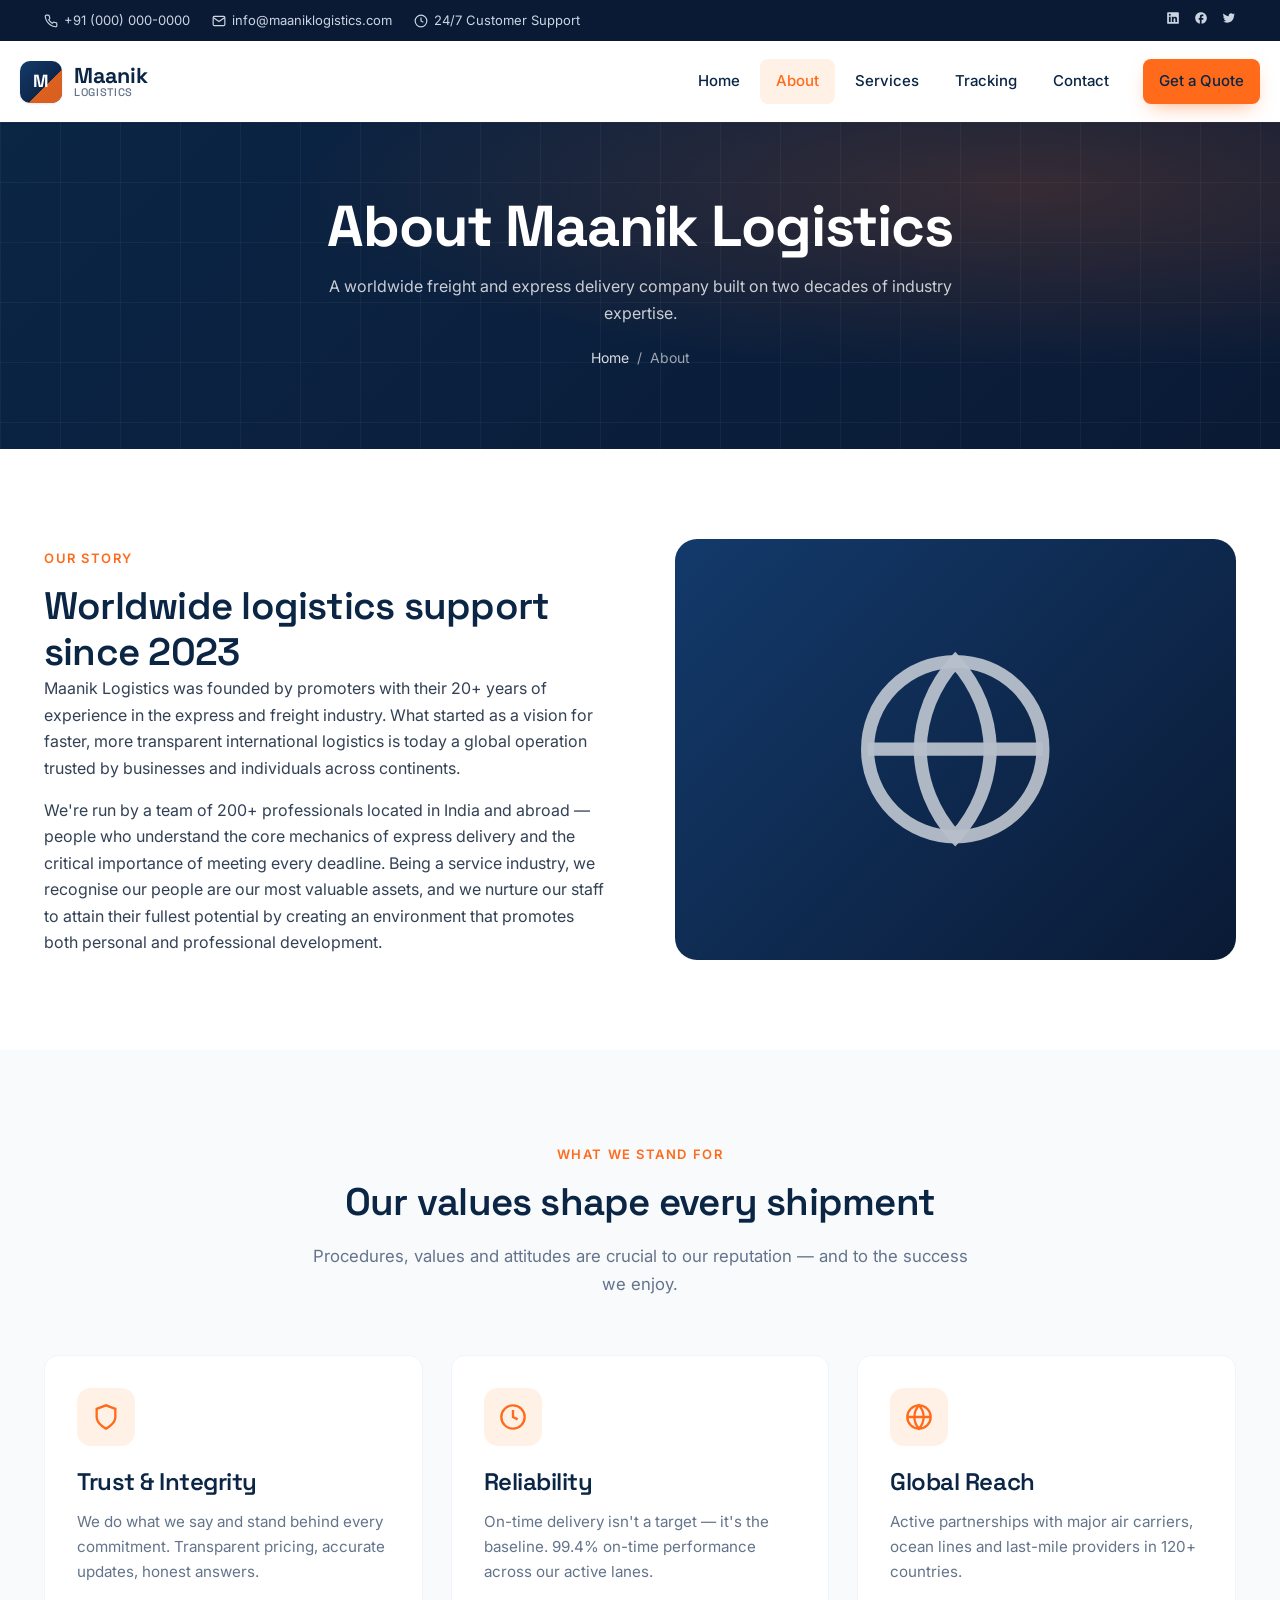
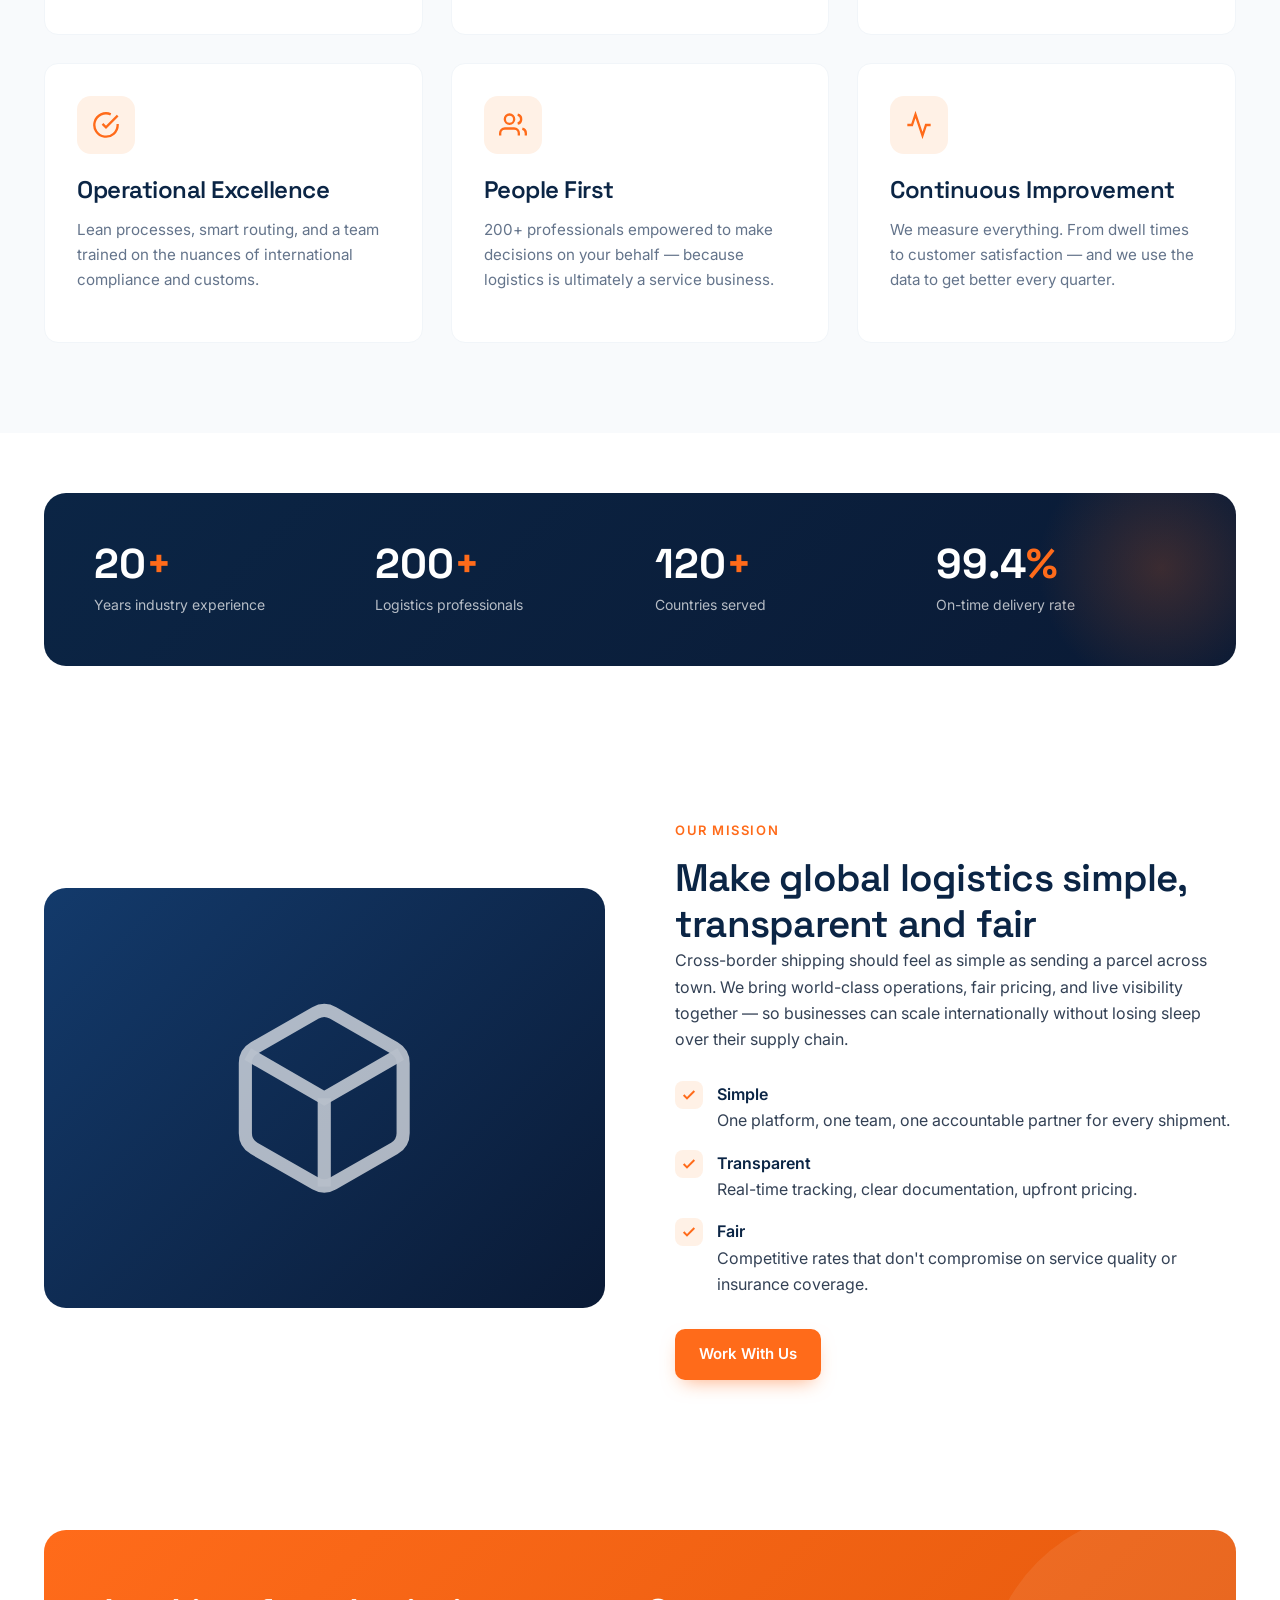
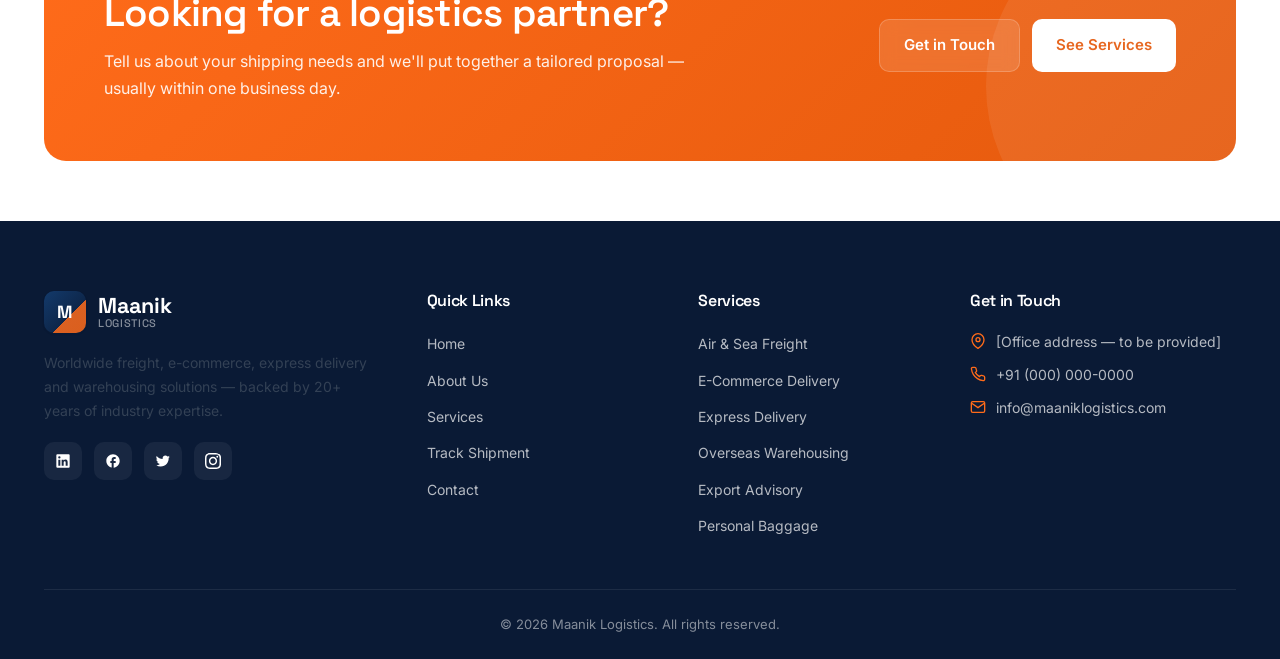
==== about.html @ 8a9b0367 "Initial commit: Maanik Logistics website (Home, About, Services, Tracking, Contact)" ====
<!DOCTYPE html>
<html lang="en">
<head>
  <meta charset="UTF-8" />
  <meta name="viewport" content="width=device-width, initial-scale=1.0" />
  <title>About — Maanik Logistics</title>
  <meta name="description" content="Maanik Logistics is a worldwide freight and express delivery company with 20+ years of industry expertise and a team of 200+ professionals." />
  <link rel="preconnect" href="https://fonts.googleapis.com" />
  <link rel="preconnect" href="https://fonts.gstatic.com" crossorigin />
  <link href="https://fonts.googleapis.com/css2?family=Inter:wght@400;500;600;700&family=Space+Grotesk:wght@500;600;700&display=swap" rel="stylesheet" />
  <link rel="stylesheet" href="styles.css" />
</head>
<body>

  <div class="topbar">
    <div class="container">
      <div class="topbar-info">
        <a href="tel:+910000000000"><svg viewBox="0 0 24 24" fill="none" stroke="currentColor" stroke-width="2"><path d="M22 16.92v3a2 2 0 0 1-2.18 2 19.79 19.79 0 0 1-8.63-3.07 19.5 19.5 0 0 1-6-6 19.79 19.79 0 0 1-3.07-8.67A2 2 0 0 1 4.11 2h3a2 2 0 0 1 2 1.72c.13.96.37 1.9.72 2.81a2 2 0 0 1-.45 2.11L8.09 9.91a16 16 0 0 0 6 6l1.27-1.27a2 2 0 0 1 2.11-.45c.91.35 1.85.59 2.81.72A2 2 0 0 1 22 16.92z"/></svg> +91 (000) 000-0000</a>
        <a href="mailto:info@maaniklogistics.com"><svg viewBox="0 0 24 24" fill="none" stroke="currentColor" stroke-width="2"><path d="M4 4h16c1.1 0 2 .9 2 2v12c0 1.1-.9 2-2 2H4c-1.1 0-2-.9-2-2V6c0-1.1.9-2 2-2z"/><path d="m22 6-10 7L2 6"/></svg> info@maaniklogistics.com</a>
        <span><svg viewBox="0 0 24 24" fill="none" stroke="currentColor" stroke-width="2"><circle cx="12" cy="12" r="10"/><polyline points="12 6 12 12 16 14"/></svg> 24/7 Customer Support</span>
      </div>
      <div class="topbar-social">
        <a href="#" aria-label="LinkedIn"><svg width="14" height="14" viewBox="0 0 24 24" fill="currentColor"><path d="M20.5 2h-17A1.5 1.5 0 0 0 2 3.5v17A1.5 1.5 0 0 0 3.5 22h17a1.5 1.5 0 0 0 1.5-1.5v-17A1.5 1.5 0 0 0 20.5 2zM8 19H5v-9h3zM6.5 8.25A1.75 1.75 0 1 1 8.3 6.5a1.78 1.78 0 0 1-1.8 1.75zM19 19h-3v-4.74c0-1.42-.6-1.93-1.38-1.93A1.74 1.74 0 0 0 13 14.19a.66.66 0 0 0 0 .14V19h-3v-9h2.9v1.3a3.11 3.11 0 0 1 2.7-1.4c1.55 0 3.36.86 3.36 3.66z"/></svg></a>
        <a href="#" aria-label="Facebook"><svg width="14" height="14" viewBox="0 0 24 24" fill="currentColor"><path d="M22 12c0-5.52-4.48-10-10-10S2 6.48 2 12c0 4.84 3.44 8.87 8 9.8V15H8v-3h2V9.5C10 7.57 11.57 6 13.5 6H16v3h-2c-.55 0-1 .45-1 1v2h3v3h-3v6.95c5.05-.5 9-4.76 9-9.95z"/></svg></a>
        <a href="#" aria-label="Twitter"><svg width="14" height="14" viewBox="0 0 24 24" fill="currentColor"><path d="M22 5.8c-.7.3-1.5.5-2.4.6.9-.5 1.5-1.3 1.8-2.3-.8.5-1.7.8-2.7 1-.8-.8-1.9-1.4-3.1-1.4-2.3 0-4.2 1.9-4.2 4.2 0 .3 0 .7.1 1C8 8.8 4.7 7 2.5 4.4 2.2 5 2 5.7 2 6.4c0 1.5.7 2.7 1.9 3.5-.7 0-1.3-.2-1.9-.5 0 2 1.4 3.7 3.3 4.1-.3.1-.7.1-1.1.1-.3 0-.5 0-.8-.1.5 1.6 2.1 2.9 4 2.9-1.5 1.1-3.3 1.8-5.3 1.8H2c1.9 1.2 4.1 1.9 6.5 1.9 7.8 0 12-6.4 12-12v-.5c.8-.6 1.5-1.3 2-2.2z"/></svg></a>
      </div>
    </div>
  </div>

  <header class="header">
    <div class="container nav">
      <a href="index.html" class="brand">
        <div class="brand-mark"><span>M</span></div>
        <div class="brand-name">Maanik<small>Logistics</small></div>
      </a>
      <ul class="nav-links">
        <li><a href="index.html">Home</a></li>
        <li><a href="about.html">About</a></li>
        <li><a href="services.html">Services</a></li>
        <li><a href="tracking.html">Tracking</a></li>
        <li><a href="contact.html">Contact</a></li>
        <li><a href="contact.html" class="btn btn-primary nav-cta">Get a Quote</a></li>
      </ul>
      <button class="menu-toggle" aria-label="Open menu">
        <svg viewBox="0 0 24 24" fill="none" stroke="currentColor" stroke-width="2"><line x1="3" y1="6" x2="21" y2="6"/><line x1="3" y1="12" x2="21" y2="12"/><line x1="3" y1="18" x2="21" y2="18"/></svg>
      </button>
    </div>
  </header>

  <section class="page-header">
    <div class="container">
      <h1>About Maanik Logistics</h1>
      <p>A worldwide freight and express delivery company built on two decades of industry expertise.</p>
      <div class="breadcrumbs"><a href="index.html">Home</a> / <span>About</span></div>
    </div>
  </section>

  <section class="section">
    <div class="container">
      <div class="feature-row reverse">
        <div class="feature-image">
          <svg viewBox="0 0 24 24" fill="none" stroke="currentColor" stroke-width="1.5"><circle cx="12" cy="12" r="10"/><line x1="2" y1="12" x2="22" y2="12"/><path d="M12 2a15.3 15.3 0 0 1 4 10 15.3 15.3 0 0 1-4 10 15.3 15.3 0 0 1-4-10 15.3 15.3 0 0 1 4-10z"/></svg>
        </div>
        <div class="reveal">
          <span class="section-eyebrow">Our Story</span>
          <h2>Worldwide logistics support since 2023</h2>
          <p>Maanik Logistics was founded by promoters with their 20+ years of experience in the express and freight industry. What started as a vision for faster, more transparent international logistics is today a global operation trusted by businesses and individuals across continents.</p>
          <p style="margin-top: 16px;">We're run by a team of 200+ professionals located in India and abroad — people who understand the core mechanics of express delivery and the critical importance of meeting every deadline. Being a service industry, we recognise our people are our most valuable assets, and we nurture our staff to attain their fullest potential by creating an environment that promotes both personal and professional development.</p>
        </div>
      </div>
    </div>
  </section>

  <section class="section section-light">
    <div class="container">
      <div class="section-head-center reveal">
        <span class="section-eyebrow">What We Stand For</span>
        <h2 class="section-title">Our values shape every shipment</h2>
        <p class="section-subtitle">Procedures, values and attitudes are crucial to our reputation — and to the success we enjoy.</p>
      </div>

      <div class="services-grid">
        <div class="service-card reveal">
          <div class="service-icon">
            <svg viewBox="0 0 24 24" fill="none" stroke="currentColor" stroke-width="2"><path d="M12 22s8-4 8-10V5l-8-3-8 3v7c0 6 8 10 8 10z"/></svg>
          </div>
          <h3>Trust &amp; Integrity</h3>
          <p>We do what we say and stand behind every commitment. Transparent pricing, accurate updates, honest answers.</p>
        </div>
        <div class="service-card reveal">
          <div class="service-icon">
            <svg viewBox="0 0 24 24" fill="none" stroke="currentColor" stroke-width="2"><circle cx="12" cy="12" r="10"/><polyline points="12 6 12 12 16 14"/></svg>
          </div>
          <h3>Reliability</h3>
          <p>On-time delivery isn't a target — it's the baseline. 99.4% on-time performance across our active lanes.</p>
        </div>
        <div class="service-card reveal">
          <div class="service-icon">
            <svg viewBox="0 0 24 24" fill="none" stroke="currentColor" stroke-width="2"><circle cx="12" cy="12" r="10"/><path d="M2 12h20"/><path d="M12 2a15.3 15.3 0 0 1 4 10 15.3 15.3 0 0 1-4 10 15.3 15.3 0 0 1-4-10 15.3 15.3 0 0 1 4-10z"/></svg>
          </div>
          <h3>Global Reach</h3>
          <p>Active partnerships with major air carriers, ocean lines and last-mile providers in 120+ countries.</p>
        </div>
        <div class="service-card reveal">
          <div class="service-icon">
            <svg viewBox="0 0 24 24" fill="none" stroke="currentColor" stroke-width="2"><path d="M22 11.08V12a10 10 0 1 1-5.93-9.14"/><polyline points="22 4 12 14.01 9 11.01"/></svg>
          </div>
          <h3>Operational Excellence</h3>
          <p>Lean processes, smart routing, and a team trained on the nuances of international compliance and customs.</p>
        </div>
        <div class="service-card reveal">
          <div class="service-icon">
            <svg viewBox="0 0 24 24" fill="none" stroke="currentColor" stroke-width="2"><path d="M17 21v-2a4 4 0 0 0-4-4H5a4 4 0 0 0-4 4v2"/><circle cx="9" cy="7" r="4"/><path d="M23 21v-2a4 4 0 0 0-3-3.87"/><path d="M16 3.13a4 4 0 0 1 0 7.75"/></svg>
          </div>
          <h3>People First</h3>
          <p>200+ professionals empowered to make decisions on your behalf — because logistics is ultimately a service business.</p>
        </div>
        <div class="service-card reveal">
          <div class="service-icon">
            <svg viewBox="0 0 24 24" fill="none" stroke="currentColor" stroke-width="2"><polyline points="22 12 18 12 15 21 9 3 6 12 2 12"/></svg>
          </div>
          <h3>Continuous Improvement</h3>
          <p>We measure everything. From dwell times to customer satisfaction — and we use the data to get better every quarter.</p>
        </div>
      </div>
    </div>
  </section>

  <section class="section-tight">
    <div class="container">
      <div class="stats-strip reveal">
        <div class="stat-item"><div class="value">20<span>+</span></div><div class="label">Years industry experience</div></div>
        <div class="stat-item"><div class="value">200<span>+</span></div><div class="label">Logistics professionals</div></div>
        <div class="stat-item"><div class="value">120<span>+</span></div><div class="label">Countries served</div></div>
        <div class="stat-item"><div class="value">99.4<span>%</span></div><div class="label">On-time delivery rate</div></div>
      </div>
    </div>
  </section>

  <section class="section">
    <div class="container">
      <div class="feature-row">
        <div class="feature-image">
          <svg viewBox="0 0 24 24" fill="none" stroke="currentColor" stroke-width="1.5"><path d="M21 16V8a2 2 0 0 0-1-1.73l-7-4a2 2 0 0 0-2 0l-7 4A2 2 0 0 0 3 8v8a2 2 0 0 0 1 1.73l7 4a2 2 0 0 0 2 0l7-4A2 2 0 0 0 21 16z"/><polyline points="3.27 6.96 12 12.01 20.73 6.96"/><line x1="12" y1="22.08" x2="12" y2="12"/></svg>
        </div>
        <div class="reveal">
          <span class="section-eyebrow">Our Mission</span>
          <h2>Make global logistics simple, transparent and fair</h2>
          <p>Cross-border shipping should feel as simple as sending a parcel across town. We bring world-class operations, fair pricing, and live visibility together — so businesses can scale internationally without losing sleep over their supply chain.</p>
          <ul class="feature-bullets">
            <li>
              <span class="check"><svg viewBox="0 0 24 24" fill="none" stroke="currentColor" stroke-width="3"><polyline points="20 6 9 17 4 12"/></svg></span>
              <span><strong>Simple</strong>One platform, one team, one accountable partner for every shipment.</span>
            </li>
            <li>
              <span class="check"><svg viewBox="0 0 24 24" fill="none" stroke="currentColor" stroke-width="3"><polyline points="20 6 9 17 4 12"/></svg></span>
              <span><strong>Transparent</strong>Real-time tracking, clear documentation, upfront pricing.</span>
            </li>
            <li>
              <span class="check"><svg viewBox="0 0 24 24" fill="none" stroke="currentColor" stroke-width="3"><polyline points="20 6 9 17 4 12"/></svg></span>
              <span><strong>Fair</strong>Competitive rates that don't compromise on service quality or insurance coverage.</span>
            </li>
          </ul>
          <div style="margin-top: 32px;">
            <a href="contact.html" class="btn btn-primary">Work With Us</a>
          </div>
        </div>
      </div>
    </div>
  </section>

  <section class="section-tight">
    <div class="container">
      <div class="cta-block reveal">
        <div>
          <h2>Looking for a logistics partner?</h2>
          <p>Tell us about your shipping needs and we'll put together a tailored proposal — usually within one business day.</p>
        </div>
        <div class="actions">
          <a href="contact.html" class="btn btn-light">Get in Touch</a>
          <a href="services.html" class="btn" style="background: white; color: var(--orange-600);">See Services</a>
        </div>
      </div>
    </div>
  </section>

  <footer class="footer">
    <div class="container">
      <div class="footer-grid">
        <div class="footer-about">
          <a href="index.html" class="brand">
            <div class="brand-mark"><span>M</span></div>
            <div class="brand-name" style="color:white;">Maanik<small>Logistics</small></div>
          </a>
          <p>Worldwide freight, e-commerce, express delivery and warehousing solutions — backed by 20+ years of industry expertise.</p>
          <div class="footer-social">
            <a href="#" aria-label="LinkedIn"><svg viewBox="0 0 24 24" fill="currentColor"><path d="M20.5 2h-17A1.5 1.5 0 0 0 2 3.5v17A1.5 1.5 0 0 0 3.5 22h17a1.5 1.5 0 0 0 1.5-1.5v-17A1.5 1.5 0 0 0 20.5 2zM8 19H5v-9h3zM6.5 8.25A1.75 1.75 0 1 1 8.3 6.5a1.78 1.78 0 0 1-1.8 1.75zM19 19h-3v-4.74c0-1.42-.6-1.93-1.38-1.93A1.74 1.74 0 0 0 13 14.19a.66.66 0 0 0 0 .14V19h-3v-9h2.9v1.3a3.11 3.11 0 0 1 2.7-1.4c1.55 0 3.36.86 3.36 3.66z"/></svg></a>
            <a href="#" aria-label="Facebook"><svg viewBox="0 0 24 24" fill="currentColor"><path d="M22 12c0-5.52-4.48-10-10-10S2 6.48 2 12c0 4.84 3.44 8.87 8 9.8V15H8v-3h2V9.5C10 7.57 11.57 6 13.5 6H16v3h-2c-.55 0-1 .45-1 1v2h3v3h-3v6.95c5.05-.5 9-4.76 9-9.95z"/></svg></a>
            <a href="#" aria-label="Twitter"><svg viewBox="0 0 24 24" fill="currentColor"><path d="M22 5.8c-.7.3-1.5.5-2.4.6.9-.5 1.5-1.3 1.8-2.3-.8.5-1.7.8-2.7 1-.8-.8-1.9-1.4-3.1-1.4-2.3 0-4.2 1.9-4.2 4.2 0 .3 0 .7.1 1C8 8.8 4.7 7 2.5 4.4 2.2 5 2 5.7 2 6.4c0 1.5.7 2.7 1.9 3.5-.7 0-1.3-.2-1.9-.5 0 2 1.4 3.7 3.3 4.1-.3.1-.7.1-1.1.1-.3 0-.5 0-.8-.1.5 1.6 2.1 2.9 4 2.9-1.5 1.1-3.3 1.8-5.3 1.8H2c1.9 1.2 4.1 1.9 6.5 1.9 7.8 0 12-6.4 12-12v-.5c.8-.6 1.5-1.3 2-2.2z"/></svg></a>
            <a href="#" aria-label="Instagram"><svg viewBox="0 0 24 24" fill="currentColor"><path d="M12 2.2c3.2 0 3.6 0 4.8.1 1.2.1 1.8.2 2.2.4.6.2 1 .5 1.4.9.4.4.7.9.9 1.4.2.4.4 1.1.4 2.2.1 1.3.1 1.6.1 4.8s0 3.6-.1 4.8c-.1 1.2-.2 1.8-.4 2.2-.2.6-.5 1-.9 1.4-.4.4-.9.7-1.4.9-.4.2-1.1.4-2.2.4-1.3.1-1.6.1-4.8.1s-3.6 0-4.8-.1c-1.2-.1-1.8-.2-2.2-.4-.6-.2-1-.5-1.4-.9-.4-.4-.7-.9-.9-1.4-.2-.4-.4-1.1-.4-2.2-.1-1.3-.1-1.6-.1-4.8s0-3.6.1-4.8c.1-1.2.2-1.8.4-2.2.2-.6.5-1 .9-1.4.4-.4.9-.7 1.4-.9.4-.2 1.1-.4 2.2-.4 1.2-.1 1.6-.1 4.8-.1M12 0C8.7 0 8.3 0 7.1.1 5.8.1 5 .3 4.2.6c-.8.3-1.5.8-2.2 1.4S.9 3.4.6 4.2C.3 5 .1 5.8.1 7 0 8.3 0 8.7 0 12s0 3.7.1 4.9c.1 1.3.3 2.1.6 2.9.3.8.8 1.5 1.4 2.2.7.7 1.4 1.1 2.2 1.4.8.3 1.7.5 2.9.6 1.3.1 1.7.1 4.9.1s3.7 0 4.9-.1c1.3-.1 2.1-.3 2.9-.6.8-.3 1.5-.8 2.2-1.4.7-.7 1.1-1.4 1.4-2.2.3-.8.5-1.7.6-2.9.1-1.3.1-1.7.1-4.9s0-3.7-.1-4.9c-.1-1.3-.3-2.1-.6-2.9-.3-.8-.8-1.5-1.4-2.2C20.6 1.4 19.9.9 19.1.6c-.8-.3-1.7-.5-2.9-.6C15 0 14.6 0 11.3 0H12zm0 5.8c-3.4 0-6.2 2.8-6.2 6.2s2.8 6.2 6.2 6.2 6.2-2.8 6.2-6.2-2.8-6.2-6.2-6.2zm0 10.2c-2.2 0-4-1.8-4-4s1.8-4 4-4 4 1.8 4 4-1.8 4-4 4zm6.4-11.8c-.8 0-1.4.6-1.4 1.4 0 .8.6 1.4 1.4 1.4.8 0 1.4-.6 1.4-1.4.1-.8-.6-1.4-1.4-1.4z"/></svg></a>
          </div>
        </div>
        <div>
          <h5>Quick Links</h5>
          <ul>
            <li><a href="index.html">Home</a></li>
            <li><a href="about.html">About Us</a></li>
            <li><a href="services.html">Services</a></li>
            <li><a href="tracking.html">Track Shipment</a></li>
            <li><a href="contact.html">Contact</a></li>
          </ul>
        </div>
        <div>
          <h5>Services</h5>
          <ul>
            <li><a href="services.html#air-sea">Air &amp; Sea Freight</a></li>
            <li><a href="services.html#ecommerce">E-Commerce Delivery</a></li>
            <li><a href="services.html#express">Express Delivery</a></li>
            <li><a href="services.html#warehouse">Overseas Warehousing</a></li>
            <li><a href="services.html#advisory">Export Advisory</a></li>
            <li><a href="services.html#baggage">Personal Baggage</a></li>
          </ul>
        </div>
        <div>
          <h5>Get in Touch</h5>
          <ul class="footer-contact">
            <li><svg viewBox="0 0 24 24" fill="none" stroke="currentColor" stroke-width="2"><path d="M21 10c0 7-9 13-9 13s-9-6-9-13a9 9 0 0 1 18 0z"/><circle cx="12" cy="10" r="3"/></svg> [Office address — to be provided]</li>
            <li><svg viewBox="0 0 24 24" fill="none" stroke="currentColor" stroke-width="2"><path d="M22 16.92v3a2 2 0 0 1-2.18 2 19.79 19.79 0 0 1-8.63-3.07 19.5 19.5 0 0 1-6-6 19.79 19.79 0 0 1-3.07-8.67A2 2 0 0 1 4.11 2h3a2 2 0 0 1 2 1.72c.13.96.37 1.9.72 2.81a2 2 0 0 1-.45 2.11L8.09 9.91a16 16 0 0 0 6 6l1.27-1.27a2 2 0 0 1 2.11-.45c.91.35 1.85.59 2.81.72A2 2 0 0 1 22 16.92z"/></svg> <a href="tel:+910000000000">+91 (000) 000-0000</a></li>
            <li><svg viewBox="0 0 24 24" fill="none" stroke="currentColor" stroke-width="2"><path d="M4 4h16c1.1 0 2 .9 2 2v12c0 1.1-.9 2-2 2H4c-1.1 0-2-.9-2-2V6c0-1.1.9-2 2-2z"/><path d="m22 6-10 7L2 6"/></svg> <a href="mailto:info@maaniklogistics.com">info@maaniklogistics.com</a></li>
          </ul>
        </div>
      </div>
      <div class="footer-bottom">
        © <span id="year"></span> Maanik Logistics. All rights reserved.
      </div>
    </div>
  </footer>

  <script src="script.js"></script>
</body>
</html>
---- styles.css ----
/* ============================================
   Maanik Logistics — Design System
   ============================================ */

:root {
  /* Brand colors */
  --navy-900: #0a1a35;
  --navy-800: #0b2545;
  --navy-700: #133a6b;
  --navy-100: #e6ecf5;

  --orange-500: #ff6b1a;
  --orange-600: #e55a0d;
  --orange-100: #fff1e6;

  --slate-900: #0f172a;
  --slate-700: #334155;
  --slate-500: #64748b;
  --slate-300: #cbd5e1;
  --slate-100: #f1f5f9;
  --slate-50:  #f8fafc;

  --white: #ffffff;
  --success: #10b981;

  /* Typography */
  --font-display: 'Space Grotesk', system-ui, -apple-system, sans-serif;
  --font-body: 'Inter', system-ui, -apple-system, sans-serif;

  /* Spacing */
  --container: 1240px;
  --radius-sm: 8px;
  --radius-md: 14px;
  --radius-lg: 22px;

  /* Shadows */
  --shadow-sm: 0 1px 2px rgba(11, 37, 69, 0.06), 0 1px 3px rgba(11, 37, 69, 0.05);
  --shadow-md: 0 4px 6px -1px rgba(11, 37, 69, 0.08), 0 10px 25px -10px rgba(11, 37, 69, 0.12);
  --shadow-lg: 0 20px 50px -15px rgba(11, 37, 69, 0.22);

  --transition: 220ms cubic-bezier(0.4, 0, 0.2, 1);
}

* { box-sizing: border-box; margin: 0; padding: 0; }
html { scroll-behavior: smooth; }
body {
  font-family: var(--font-body);
  font-size: 16px;
  line-height: 1.65;
  color: var(--slate-700);
  background: var(--white);
  -webkit-font-smoothing: antialiased;
}

h1, h2, h3, h4, h5 {
  font-family: var(--font-display);
  color: var(--navy-800);
  line-height: 1.2;
  font-weight: 600;
  letter-spacing: -0.02em;
}
h1 { font-size: clamp(2.25rem, 4.5vw, 3.75rem); font-weight: 700; }
h2 { font-size: clamp(1.875rem, 3vw, 2.75rem); }
h3 { font-size: 1.5rem; }
h4 { font-size: 1.15rem; }

p { color: var(--slate-700); }
a { color: var(--navy-700); text-decoration: none; transition: color var(--transition); }
a:hover { color: var(--orange-500); }
img { max-width: 100%; display: block; }

.container { max-width: var(--container); margin: 0 auto; padding: 0 24px; }

/* ============================================
   Top bar
   ============================================ */
.topbar {
  background: var(--navy-900);
  color: var(--slate-300);
  font-size: 13px;
  padding: 10px 0;
}
.topbar .container { display: flex; justify-content: space-between; align-items: center; gap: 16px; flex-wrap: wrap; }
.topbar-info { display: flex; gap: 22px; flex-wrap: wrap; }
.topbar-info a, .topbar-info span { color: var(--slate-300); display: inline-flex; align-items: center; gap: 6px; }
.topbar-info svg { width: 14px; height: 14px; }
.topbar-social { display: flex; gap: 14px; }
.topbar-social a { color: var(--slate-300); }
.topbar-social a:hover { color: var(--orange-500); }

/* ============================================
   Header / Navigation
   ============================================ */
.header {
  background: var(--white);
  position: sticky;
  top: 0;
  z-index: 100;
  box-shadow: var(--shadow-sm);
}
.nav {
  display: flex;
  justify-content: space-between;
  align-items: center;
  padding: 18px 0;
}
.brand {
  display: flex;
  align-items: center;
  gap: 12px;
  font-family: var(--font-display);
  font-weight: 700;
  font-size: 1.35rem;
  color: var(--navy-800);
}
.brand:hover { color: var(--navy-800); }
.brand-mark {
  width: 42px; height: 42px;
  border-radius: 10px;
  background: linear-gradient(135deg, var(--navy-700), var(--navy-900));
  display: grid; place-items: center;
  color: var(--white);
  font-weight: 700;
  font-size: 1.1rem;
  box-shadow: var(--shadow-sm);
  position: relative;
  overflow: hidden;
}
.brand-mark::after {
  content: '';
  position: absolute;
  inset: 0;
  background: linear-gradient(135deg, transparent 60%, var(--orange-500) 60%);
  opacity: 0.85;
}
.brand-mark span { position: relative; z-index: 1; }
.brand-name { line-height: 1.05; }
.brand-name small { display: block; font-size: 11px; font-weight: 500; color: var(--slate-500); letter-spacing: 0.06em; text-transform: uppercase; }

.nav-links { display: flex; align-items: center; gap: 4px; list-style: none; }
.nav-links a {
  display: inline-block;
  padding: 10px 16px;
  color: var(--navy-800);
  font-weight: 500;
  font-size: 15px;
  border-radius: 8px;
  transition: all var(--transition);
}
.nav-links a:hover, .nav-links a.active { color: var(--orange-500); background: var(--orange-100); }

.nav-cta {
  margin-left: 14px;
  display: inline-flex;
  align-items: center;
  gap: 8px;
}

.menu-toggle {
  display: none;
  background: none;
  border: none;
  cursor: pointer;
  padding: 8px;
  color: var(--navy-800);
}
.menu-toggle svg { width: 26px; height: 26px; }

/* ============================================
   Buttons
   ============================================ */
.btn {
  display: inline-flex;
  align-items: center;
  gap: 8px;
  padding: 13px 24px;
  border-radius: 10px;
  font-family: var(--font-body);
  font-weight: 600;
  font-size: 15px;
  text-decoration: none;
  cursor: pointer;
  border: none;
  transition: all var(--transition);
  white-space: nowrap;
}
.btn-primary { background: var(--orange-500); color: var(--white); box-shadow: 0 8px 20px -8px rgba(255, 107, 26, 0.6); }
.btn-primary:hover { background: var(--orange-600); color: var(--white); transform: translateY(-2px); box-shadow: 0 12px 24px -8px rgba(255, 107, 26, 0.7); }
.btn-secondary { background: var(--white); color: var(--navy-800); border: 1.5px solid var(--slate-300); }
.btn-secondary:hover { border-color: var(--navy-800); color: var(--navy-800); background: var(--slate-50); }
.btn-light { background: rgba(255, 255, 255, 0.12); color: var(--white); backdrop-filter: blur(8px); border: 1px solid rgba(255, 255, 255, 0.2); }
.btn-light:hover { background: rgba(255, 255, 255, 0.2); color: var(--white); }
.btn-ghost { background: transparent; color: var(--navy-800); }
.btn-ghost:hover { background: var(--slate-100); color: var(--navy-800); }

/* ============================================
   Hero
   ============================================ */
.hero {
  position: relative;
  background: linear-gradient(135deg, var(--navy-900) 0%, var(--navy-800) 55%, var(--navy-700) 100%);
  color: var(--white);
  overflow: hidden;
  padding: 90px 0 110px;
}
.hero::before {
  content: '';
  position: absolute;
  inset: 0;
  background-image:
    radial-gradient(at 80% 20%, rgba(255, 107, 26, 0.18) 0, transparent 50%),
    radial-gradient(at 10% 90%, rgba(19, 58, 107, 0.5) 0, transparent 50%);
  pointer-events: none;
}
.hero::after {
  content: '';
  position: absolute;
  inset: 0;
  background-image:
    linear-gradient(rgba(255,255,255,0.04) 1px, transparent 1px),
    linear-gradient(90deg, rgba(255,255,255,0.04) 1px, transparent 1px);
  background-size: 60px 60px;
  pointer-events: none;
  opacity: 0.6;
}
.hero .container { position: relative; z-index: 1; }
.hero-grid { display: grid; grid-template-columns: 1.1fr 1fr; gap: 60px; align-items: center; }
.hero-eyebrow {
  display: inline-flex;
  align-items: center;
  gap: 10px;
  padding: 8px 16px;
  background: rgba(255, 107, 26, 0.15);
  color: var(--orange-500);
  border-radius: 100px;
  font-size: 13px;
  font-weight: 600;
  letter-spacing: 0.04em;
  text-transform: uppercase;
  border: 1px solid rgba(255, 107, 26, 0.3);
  margin-bottom: 24px;
}
.hero h1 { color: var(--white); margin-bottom: 22px; }
.hero h1 span { color: var(--orange-500); }
.hero p.lead { font-size: 1.18rem; color: rgba(255, 255, 255, 0.78); max-width: 560px; margin-bottom: 36px; }
.hero-cta { display: flex; gap: 14px; flex-wrap: wrap; }
.hero-stats { display: grid; grid-template-columns: repeat(3, 1fr); gap: 24px; margin-top: 56px; padding-top: 36px; border-top: 1px solid rgba(255, 255, 255, 0.12); }
.hero-stat-value { font-family: var(--font-display); font-size: 2.25rem; font-weight: 700; color: var(--white); line-height: 1; }
.hero-stat-label { font-size: 13px; color: rgba(255, 255, 255, 0.7); text-transform: uppercase; letter-spacing: 0.06em; margin-top: 6px; }

.hero-visual { position: relative; }
.hero-card {
  background: var(--white);
  border-radius: var(--radius-lg);
  padding: 28px;
  box-shadow: var(--shadow-lg);
  color: var(--slate-700);
}
.hero-card h4 { color: var(--navy-800); margin-bottom: 18px; display: flex; align-items: center; gap: 10px; }
.hero-card h4 svg { width: 22px; height: 22px; color: var(--orange-500); }
.track-form { display: flex; gap: 10px; margin-bottom: 22px; }
.track-form input {
  flex: 1;
  padding: 13px 16px;
  border: 1.5px solid var(--slate-300);
  border-radius: 10px;
  font: inherit;
  color: var(--navy-800);
  transition: border var(--transition);
}
.track-form input:focus { outline: none; border-color: var(--orange-500); }
.hero-card-mini { display: grid; grid-template-columns: repeat(2, 1fr); gap: 12px; }
.mini-stat { background: var(--slate-50); padding: 14px 16px; border-radius: 10px; border: 1px solid var(--slate-100); }
.mini-stat .label { font-size: 12px; color: var(--slate-500); text-transform: uppercase; letter-spacing: 0.05em; }
.mini-stat .value { font-family: var(--font-display); font-weight: 600; color: var(--navy-800); font-size: 1.05rem; margin-top: 4px; }

.hero-floating {
  position: absolute;
  background: var(--white);
  color: var(--slate-700);
  padding: 14px 18px;
  border-radius: var(--radius-md);
  box-shadow: var(--shadow-lg);
  display: flex;
  align-items: center;
  gap: 12px;
  font-size: 14px;
}
.hero-floating .dot { width: 10px; height: 10px; border-radius: 50%; background: var(--success); box-shadow: 0 0 0 4px rgba(16, 185, 129, 0.18); }
.hero-floating.top { top: -28px; right: -10px; }
.hero-floating.bottom { bottom: -28px; left: -20px; }
.hero-floating strong { color: var(--navy-800); }

/* ============================================
   Sections
   ============================================ */
.section { padding: 90px 0; }
.section-tight { padding: 60px 0; }
.section-eyebrow {
  display: inline-block;
  font-size: 13px;
  font-weight: 600;
  letter-spacing: 0.12em;
  text-transform: uppercase;
  color: var(--orange-500);
  margin-bottom: 14px;
}
.section-title { max-width: 760px; margin-bottom: 18px; }
.section-subtitle { max-width: 680px; font-size: 1.05rem; color: var(--slate-500); margin-bottom: 56px; }
.section-head-center { text-align: center; }
.section-head-center .section-title, .section-head-center .section-subtitle { margin-left: auto; margin-right: auto; }

.section-light { background: var(--slate-50); }
.section-dark { background: var(--navy-800); color: var(--white); }
.section-dark h2, .section-dark h3 { color: var(--white); }
.section-dark .section-eyebrow { color: var(--orange-500); }

/* ============================================
   Service cards
   ============================================ */
.services-grid { display: grid; grid-template-columns: repeat(auto-fit, minmax(290px, 1fr)); gap: 28px; }
.service-card {
  background: var(--white);
  border: 1px solid var(--slate-100);
  border-radius: var(--radius-md);
  padding: 32px;
  transition: all var(--transition);
  position: relative;
  overflow: hidden;
}
.service-card::before {
  content: '';
  position: absolute;
  top: 0; left: 0; right: 0;
  height: 3px;
  background: linear-gradient(90deg, var(--orange-500), var(--navy-700));
  transform: scaleX(0);
  transform-origin: left;
  transition: transform 380ms ease;
}
.service-card:hover { box-shadow: var(--shadow-md); transform: translateY(-4px); border-color: transparent; }
.service-card:hover::before { transform: scaleX(1); }
.service-icon {
  width: 58px; height: 58px;
  border-radius: 14px;
  background: var(--orange-100);
  color: var(--orange-500);
  display: grid; place-items: center;
  margin-bottom: 22px;
  transition: all var(--transition);
}
.service-card:hover .service-icon { background: var(--orange-500); color: var(--white); }
.service-icon svg { width: 28px; height: 28px; }
.service-card h3 { margin-bottom: 12px; }
.service-card p { font-size: 0.95rem; color: var(--slate-500); margin-bottom: 18px; }
.service-link { display: inline-flex; align-items: center; gap: 6px; font-weight: 600; font-size: 14px; color: var(--navy-800); }
.service-link:hover { color: var(--orange-500); gap: 10px; }
.service-link svg { width: 16px; height: 16px; }

/* ============================================
   Feature/value blocks
   ============================================ */
.feature-row { display: grid; grid-template-columns: 1fr 1fr; gap: 70px; align-items: center; }
.feature-row.reverse { direction: rtl; }
.feature-row.reverse > * { direction: ltr; }
.feature-image {
  position: relative;
  border-radius: var(--radius-lg);
  overflow: hidden;
  aspect-ratio: 4/3;
  background: linear-gradient(135deg, var(--navy-700), var(--navy-900));
  display: grid;
  place-items: center;
  color: rgba(255, 255, 255, 0.95);
}
.feature-image svg { width: 50%; height: 50%; opacity: 0.7; }
.feature-bullets { list-style: none; display: grid; gap: 16px; margin-top: 28px; }
.feature-bullets li { display: flex; gap: 14px; align-items: flex-start; }
.feature-bullets .check {
  flex-shrink: 0;
  width: 28px; height: 28px;
  border-radius: 8px;
  background: var(--orange-100);
  color: var(--orange-500);
  display: grid; place-items: center;
}
.feature-bullets .check svg { width: 16px; height: 16px; }
.feature-bullets strong { color: var(--navy-800); display: block; font-weight: 600; }

/* ============================================
   Stats strip
   ============================================ */
.stats-strip {
  background: linear-gradient(135deg, var(--navy-800), var(--navy-900));
  border-radius: var(--radius-lg);
  padding: 50px;
  color: var(--white);
  display: grid;
  grid-template-columns: repeat(4, 1fr);
  gap: 30px;
  position: relative;
  overflow: hidden;
}
.stats-strip::after {
  content: '';
  position: absolute;
  right: -50px; top: -50px;
  width: 250px; height: 250px;
  border-radius: 50%;
  background: radial-gradient(circle, rgba(255, 107, 26, 0.2), transparent 70%);
}
.stat-item .value { font-family: var(--font-display); font-size: 2.6rem; font-weight: 700; line-height: 1; color: var(--white); }
.stat-item .value span { color: var(--orange-500); }
.stat-item .label { font-size: 14px; color: rgba(255, 255, 255, 0.7); margin-top: 8px; }

/* ============================================
   Process / How it works
   ============================================ */
.process-grid { display: grid; grid-template-columns: repeat(4, 1fr); gap: 30px; position: relative; }
.process-step { text-align: center; position: relative; }
.process-num {
  width: 64px; height: 64px;
  margin: 0 auto 20px;
  border-radius: 50%;
  background: var(--white);
  border: 2px solid var(--orange-500);
  color: var(--orange-500);
  display: grid; place-items: center;
  font-family: var(--font-display);
  font-weight: 700;
  font-size: 1.4rem;
  position: relative;
  z-index: 2;
}
.process-step h4 { margin-bottom: 8px; }
.process-step p { font-size: 0.92rem; color: var(--slate-500); }

/* ============================================
   CTA block
   ============================================ */
.cta-block {
  background: linear-gradient(135deg, var(--orange-500), var(--orange-600));
  border-radius: var(--radius-lg);
  padding: 60px;
  display: grid;
  grid-template-columns: 1.4fr 1fr;
  gap: 40px;
  align-items: center;
  color: var(--white);
  position: relative;
  overflow: hidden;
}
.cta-block::after {
  content: '';
  position: absolute;
  bottom: -100px; right: -100px;
  width: 350px; height: 350px;
  border-radius: 50%;
  background: rgba(255, 255, 255, 0.08);
}
.cta-block h2 { color: var(--white); margin-bottom: 12px; }
.cta-block p { color: rgba(255, 255, 255, 0.9); margin: 0; }
.cta-block .actions { display: flex; gap: 12px; justify-content: flex-end; flex-wrap: wrap; }

/* ============================================
   Forms
   ============================================ */
.form-card {
  background: var(--white);
  border-radius: var(--radius-lg);
  padding: 40px;
  box-shadow: var(--shadow-md);
}
.form-grid { display: grid; gap: 20px; }
.form-row-2 { display: grid; grid-template-columns: 1fr 1fr; gap: 20px; }
.form-field label { display: block; font-size: 13px; font-weight: 600; color: var(--navy-800); margin-bottom: 8px; text-transform: uppercase; letter-spacing: 0.04em; }
.form-field input, .form-field select, .form-field textarea {
  width: 100%;
  padding: 13px 16px;
  border: 1.5px solid var(--slate-300);
  border-radius: 10px;
  font: inherit;
  color: var(--navy-800);
  background: var(--white);
  transition: border var(--transition);
}
.form-field input:focus, .form-field select:focus, .form-field textarea:focus {
  outline: none;
  border-color: var(--orange-500);
}
.form-field textarea { resize: vertical; min-height: 120px; }

/* ============================================
   Tracking result
   ============================================ */
.track-result {
  margin-top: 32px;
  background: var(--slate-50);
  border-radius: var(--radius-md);
  padding: 28px;
  border: 1px dashed var(--slate-300);
}
.track-result h4 { margin-bottom: 18px; }
.track-meta { display: grid; grid-template-columns: repeat(3, 1fr); gap: 18px; margin-bottom: 24px; }
.track-meta .item .label { font-size: 12px; color: var(--slate-500); text-transform: uppercase; letter-spacing: 0.05em; }
.track-meta .item .value { font-family: var(--font-display); font-weight: 600; color: var(--navy-800); margin-top: 4px; }
.track-timeline { display: grid; gap: 18px; }
.timeline-item { display: grid; grid-template-columns: 32px 1fr auto; gap: 16px; align-items: start; padding: 16px; background: var(--white); border-radius: 10px; }
.timeline-dot { width: 20px; height: 20px; border-radius: 50%; background: var(--slate-300); margin-top: 4px; }
.timeline-item.done .timeline-dot { background: var(--success); box-shadow: 0 0 0 4px rgba(16, 185, 129, 0.18); }
.timeline-item.current .timeline-dot { background: var(--orange-500); box-shadow: 0 0 0 4px rgba(255, 107, 26, 0.2); }
.timeline-item h5 { font-family: var(--font-display); color: var(--navy-800); font-size: 1rem; margin-bottom: 4px; }
.timeline-item p { font-size: 13px; color: var(--slate-500); margin: 0; }
.timeline-time { font-size: 13px; color: var(--slate-500); }

/* ============================================
   Contact info cards
   ============================================ */
.contact-grid { display: grid; grid-template-columns: 1.2fr 1fr; gap: 50px; align-items: start; }
.info-card-list { display: grid; gap: 18px; }
.info-card {
  display: flex;
  gap: 18px;
  padding: 22px;
  background: var(--white);
  border-radius: var(--radius-md);
  border: 1px solid var(--slate-100);
}
.info-card .icon {
  width: 50px; height: 50px;
  border-radius: 12px;
  background: var(--orange-100);
  color: var(--orange-500);
  display: grid; place-items: center;
  flex-shrink: 0;
}
.info-card .icon svg { width: 22px; height: 22px; }
.info-card h4 { font-size: 1rem; color: var(--navy-800); margin-bottom: 6px; }
.info-card p, .info-card a { font-size: 14px; color: var(--slate-500); margin: 0; }

/* ============================================
   Page header (sub-pages)
   ============================================ */
.page-header {
  background: linear-gradient(135deg, var(--navy-800), var(--navy-900));
  color: var(--white);
  padding: 70px 0 80px;
  text-align: center;
  position: relative;
  overflow: hidden;
}
.page-header::after {
  content: '';
  position: absolute;
  inset: 0;
  background-image:
    radial-gradient(at 80% 20%, rgba(255, 107, 26, 0.18) 0, transparent 50%),
    linear-gradient(rgba(255,255,255,0.04) 1px, transparent 1px),
    linear-gradient(90deg, rgba(255,255,255,0.04) 1px, transparent 1px);
  background-size: auto, 60px 60px, 60px 60px;
  pointer-events: none;
}
.page-header .container { position: relative; z-index: 1; }
.page-header h1 { color: var(--white); margin-bottom: 12px; }
.page-header p { color: rgba(255, 255, 255, 0.78); max-width: 640px; margin: 0 auto; }
.breadcrumbs { display: flex; justify-content: center; gap: 8px; margin-top: 20px; font-size: 14px; color: rgba(255, 255, 255, 0.6); }
.breadcrumbs a { color: rgba(255, 255, 255, 0.85); }
.breadcrumbs a:hover { color: var(--orange-500); }

/* ============================================
   Service detail blocks (services page)
   ============================================ */
.service-detail {
  background: var(--white);
  border: 1px solid var(--slate-100);
  border-radius: var(--radius-lg);
  padding: 40px;
  display: grid;
  grid-template-columns: 80px 1fr;
  gap: 30px;
  margin-bottom: 24px;
  align-items: start;
  scroll-margin-top: 100px;
}
.service-detail .big-icon {
  width: 80px; height: 80px;
  border-radius: 18px;
  background: linear-gradient(135deg, var(--orange-500), var(--orange-600));
  color: var(--white);
  display: grid; place-items: center;
}
.service-detail .big-icon svg { width: 38px; height: 38px; }
.service-detail h3 { margin-bottom: 14px; }
.service-detail ul { list-style: none; margin-top: 16px; display: grid; gap: 10px; }
.service-detail ul li { padding-left: 24px; position: relative; font-size: 0.95rem; color: var(--slate-500); }
.service-detail ul li::before {
  content: '';
  position: absolute;
  left: 0; top: 9px;
  width: 8px; height: 8px;
  background: var(--orange-500);
  border-radius: 2px;
  transform: rotate(45deg);
}

/* ============================================
   Footer
   ============================================ */
.footer {
  background: var(--navy-900);
  color: rgba(255, 255, 255, 0.7);
  padding: 70px 0 0;
}
.footer-grid {
  display: grid;
  grid-template-columns: 1.5fr 1fr 1fr 1.2fr;
  gap: 50px;
  margin-bottom: 50px;
}
.footer h5 {
  color: var(--white);
  font-family: var(--font-display);
  font-size: 1rem;
  font-weight: 600;
  margin-bottom: 20px;
}
.footer ul { list-style: none; display: grid; gap: 10px; }
.footer ul a { color: rgba(255, 255, 255, 0.7); font-size: 14px; }
.footer ul a:hover { color: var(--orange-500); }
.footer .brand { color: var(--white); margin-bottom: 18px; }
.footer .brand small { color: rgba(255, 255, 255, 0.5); }
.footer-about p { font-size: 14px; line-height: 1.7; }
.footer-contact li { display: flex; gap: 10px; align-items: flex-start; font-size: 14px; color: rgba(255, 255, 255, 0.7); }
.footer-contact svg { width: 16px; height: 16px; flex-shrink: 0; margin-top: 3px; color: var(--orange-500); }
.footer-bottom {
  border-top: 1px solid rgba(255, 255, 255, 0.08);
  padding: 24px 0;
  text-align: center;
  font-size: 13px;
  color: rgba(255, 255, 255, 0.5);
}
.footer-social { display: flex; gap: 12px; margin-top: 20px; }
.footer-social a {
  width: 38px; height: 38px;
  border-radius: 10px;
  background: rgba(255, 255, 255, 0.06);
  display: grid; place-items: center;
  color: var(--white);
  transition: all var(--transition);
}
.footer-social a:hover { background: var(--orange-500); color: var(--white); }
.footer-social svg { width: 16px; height: 16px; }

/* ============================================
   Animations on scroll
   ============================================ */
.reveal { opacity: 0; transform: translateY(20px); transition: opacity 600ms ease, transform 600ms ease; }
.reveal.visible { opacity: 1; transform: translateY(0); }

/* ============================================
   Responsive
   ============================================ */
@media (max-width: 980px) {
  .hero-grid { grid-template-columns: 1fr; gap: 50px; }
  .hero { padding: 70px 0 90px; }
  .feature-row { grid-template-columns: 1fr; gap: 40px; }
  .feature-row.reverse { direction: ltr; }
  .stats-strip { grid-template-columns: repeat(2, 1fr); padding: 36px; }
  .process-grid { grid-template-columns: repeat(2, 1fr); }
  .cta-block { grid-template-columns: 1fr; padding: 40px; }
  .cta-block .actions { justify-content: flex-start; }
  .contact-grid { grid-template-columns: 1fr; gap: 30px; }
  .footer-grid { grid-template-columns: 1fr 1fr; gap: 40px; }
  .form-row-2 { grid-template-columns: 1fr; }
  .service-detail { grid-template-columns: 1fr; }
  .hero-stats { grid-template-columns: repeat(3, 1fr); }
}

@media (max-width: 720px) {
  .section { padding: 60px 0; }
  .menu-toggle { display: inline-flex; }
  .nav-links {
    position: absolute;
    top: 100%; left: 0; right: 0;
    background: var(--white);
    flex-direction: column;
    align-items: stretch;
    padding: 16px;
    box-shadow: var(--shadow-md);
    gap: 4px;
    display: none;
  }
  .nav-links.open { display: flex; }
  .nav-links a { padding: 14px 18px; }
  .nav-cta { margin: 8px 0 0; width: 100%; justify-content: center; }
  .hero-stats { grid-template-columns: 1fr 1fr; gap: 18px; }
  .stats-strip { grid-template-columns: 1fr 1fr; padding: 30px; gap: 24px; }
  .stat-item .value { font-size: 2rem; }
  .topbar-info { font-size: 12px; gap: 14px; }
  .hero-floating { display: none; }
  .footer-grid { grid-template-columns: 1fr; gap: 32px; }
  .form-card { padding: 28px; }
  .track-meta { grid-template-columns: 1fr 1fr; }
  .timeline-item { grid-template-columns: 24px 1fr; }
  .timeline-time { grid-column: 2; font-size: 12px; margin-top: 4px; }
}
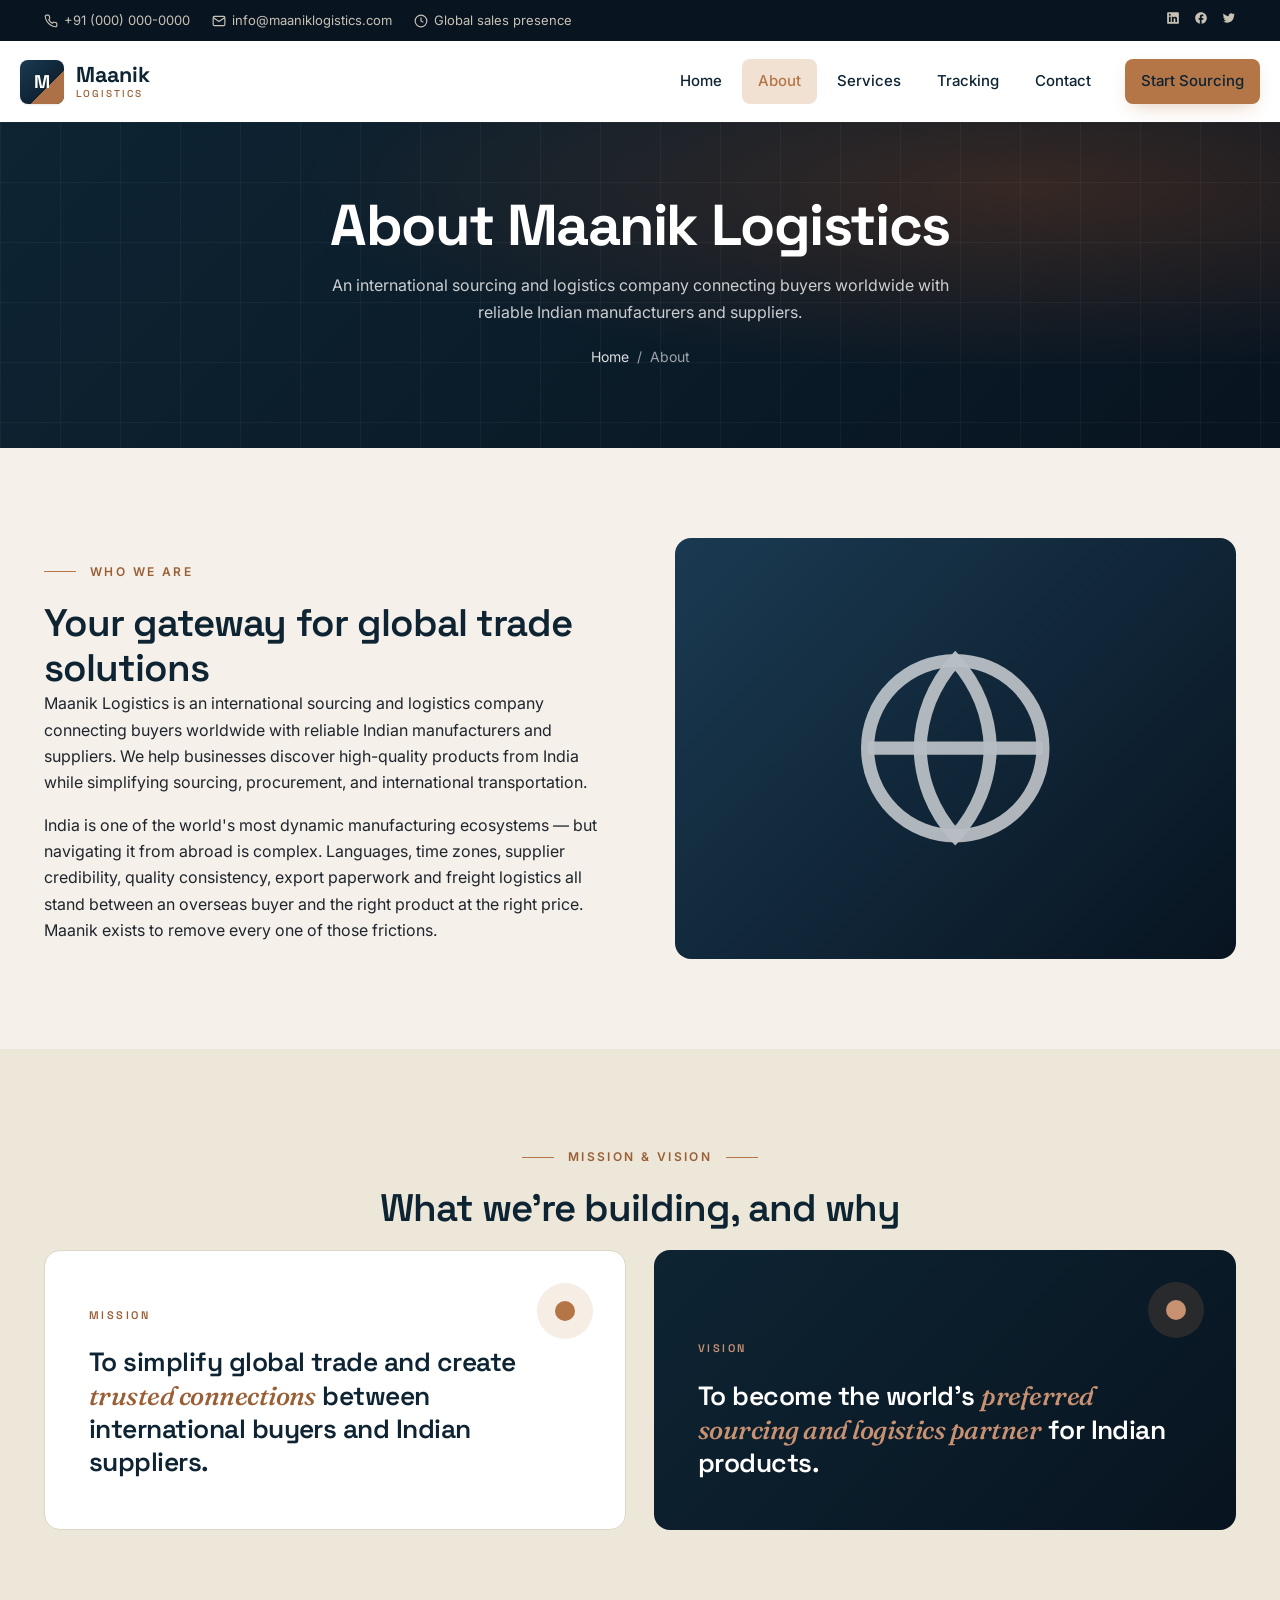
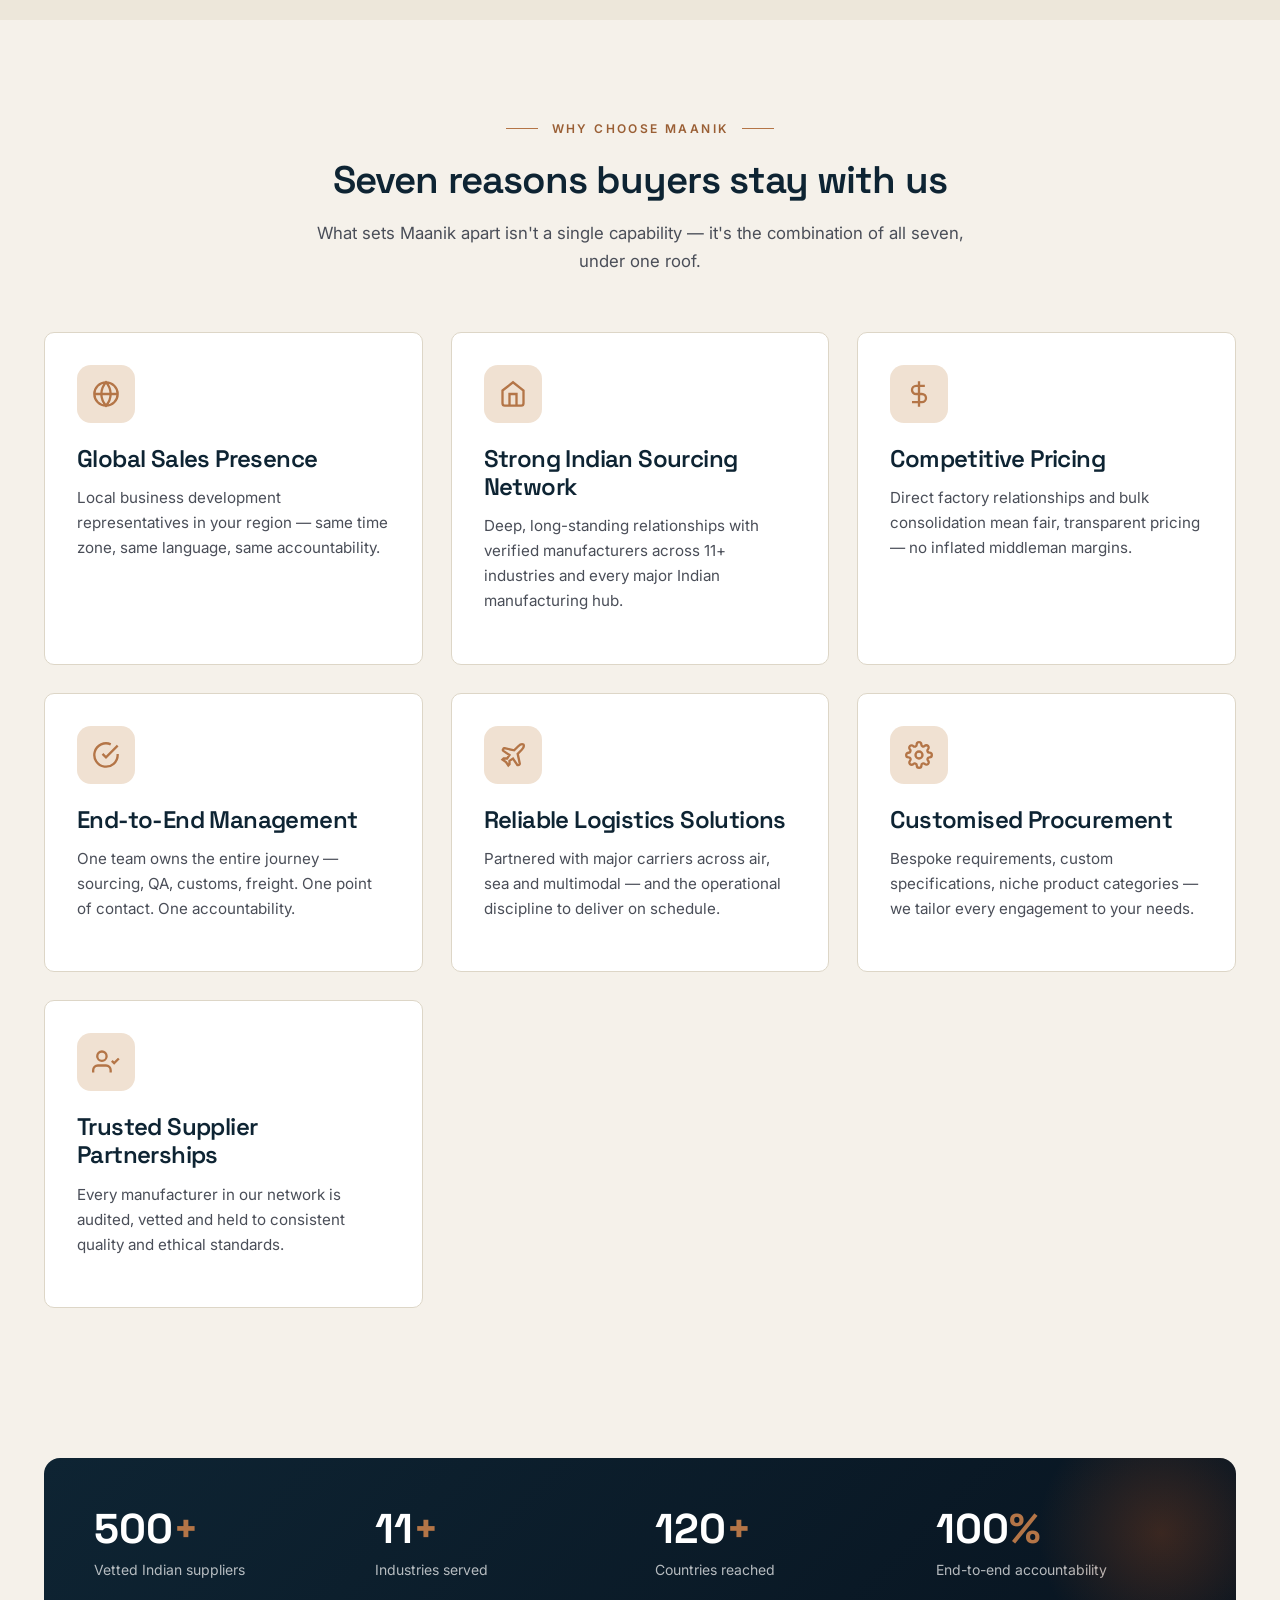
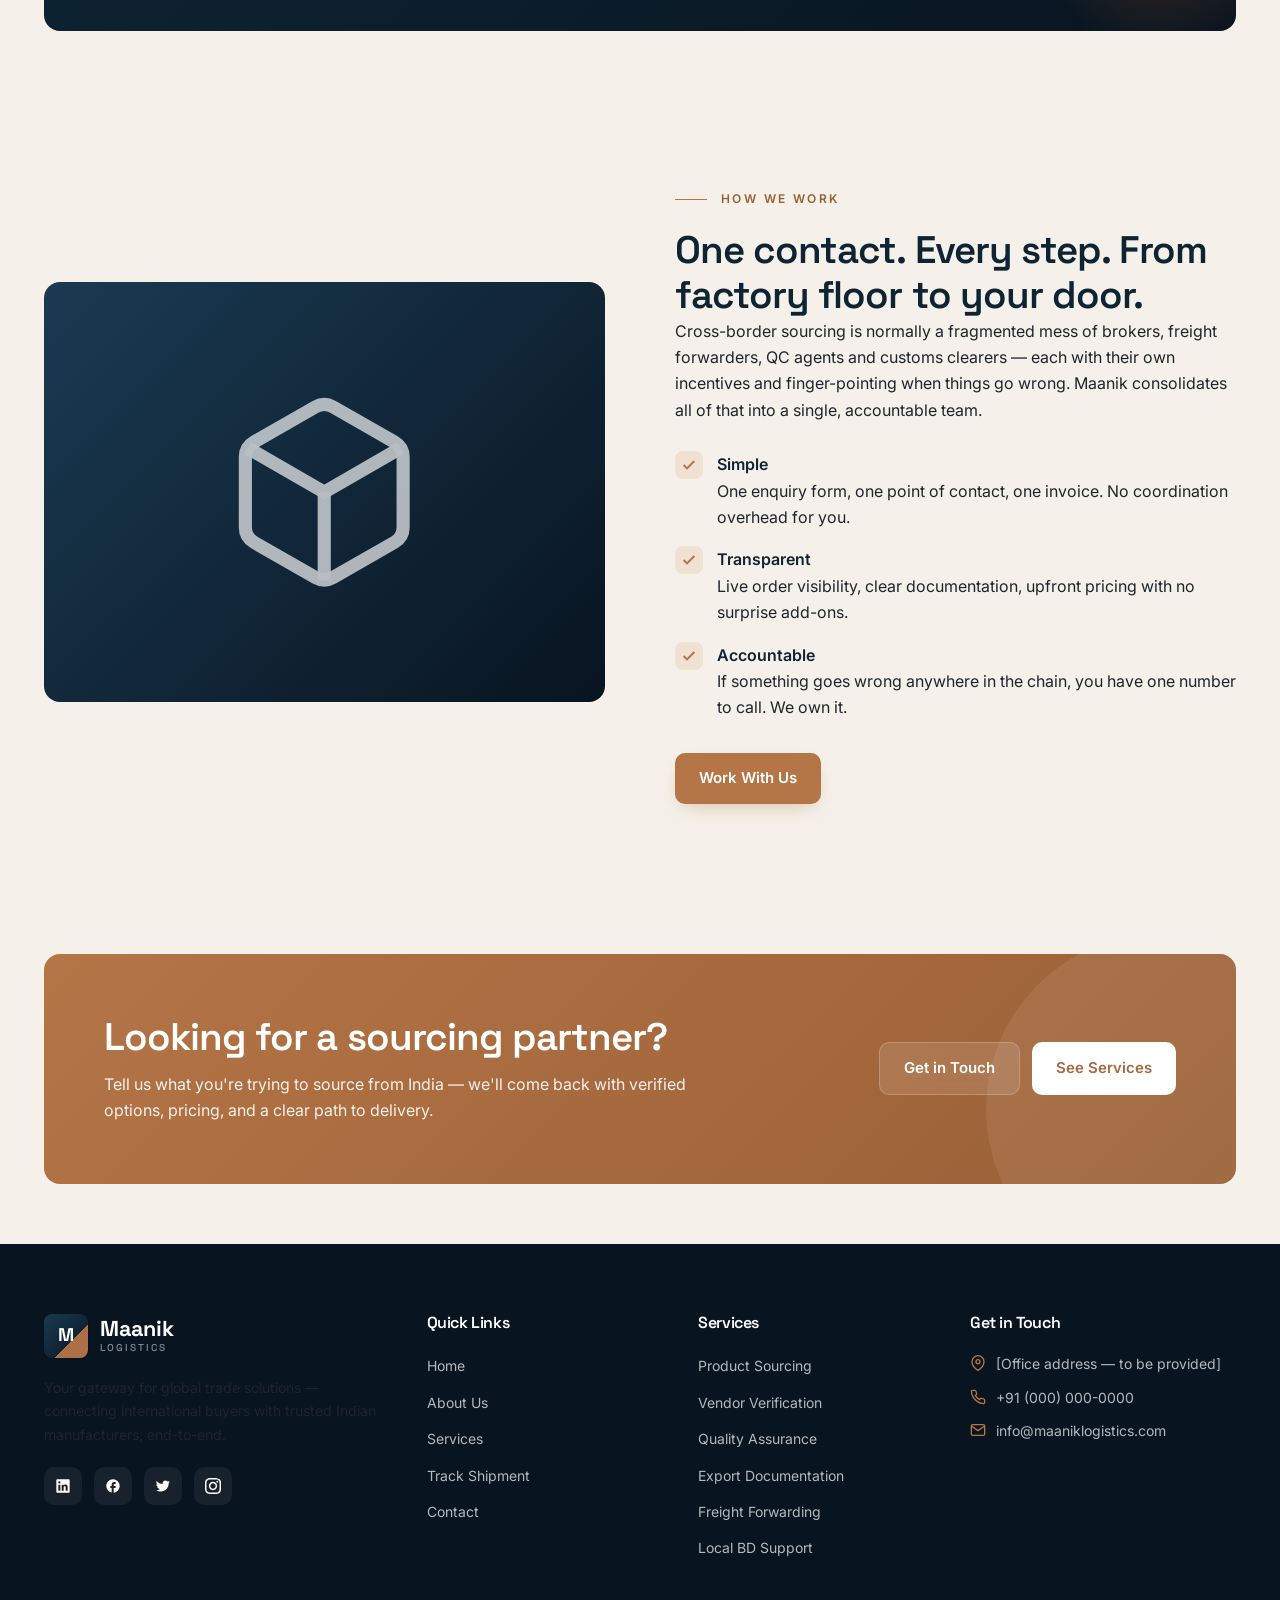
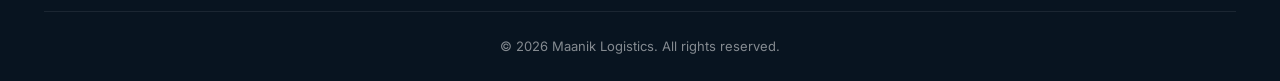
==== commit 8903ab83: "Reposition as India sourcing & logistics: new content, industries, mission/vision" ====
--- a/about.html
+++ b/about.html
@@ -4,7 +4,7 @@
   <meta charset="UTF-8" />
   <meta name="viewport" content="width=device-width, initial-scale=1.0" />
   <title>About — Maanik Logistics</title>
-  <meta name="description" content="Maanik Logistics is a worldwide freight and express delivery company with 20+ years of industry expertise and a team of 200+ professionals." />
+  <meta name="description" content="Maanik Logistics is an international sourcing and logistics company connecting buyers worldwide with reliable Indian manufacturers and suppliers." />
   <link rel="preconnect" href="https://fonts.googleapis.com" />
   <link rel="preconnect" href="https://fonts.gstatic.com" crossorigin />
   <link href="https://fonts.googleapis.com/css2?family=Inter:wght@400;500;600;700&family=Space+Grotesk:wght@500;600;700&display=swap" rel="stylesheet" />
@@ -17,7 +17,7 @@
       <div class="topbar-info">
         <a href="tel:+910000000000"><svg viewBox="0 0 24 24" fill="none" stroke="currentColor" stroke-width="2"><path d="M22 16.92v3a2 2 0 0 1-2.18 2 19.79 19.79 0 0 1-8.63-3.07 19.5 19.5 0 0 1-6-6 19.79 19.79 0 0 1-3.07-8.67A2 2 0 0 1 4.11 2h3a2 2 0 0 1 2 1.72c.13.96.37 1.9.72 2.81a2 2 0 0 1-.45 2.11L8.09 9.91a16 16 0 0 0 6 6l1.27-1.27a2 2 0 0 1 2.11-.45c.91.35 1.85.59 2.81.72A2 2 0 0 1 22 16.92z"/></svg> +91 (000) 000-0000</a>
         <a href="mailto:info@maaniklogistics.com"><svg viewBox="0 0 24 24" fill="none" stroke="currentColor" stroke-width="2"><path d="M4 4h16c1.1 0 2 .9 2 2v12c0 1.1-.9 2-2 2H4c-1.1 0-2-.9-2-2V6c0-1.1.9-2 2-2z"/><path d="m22 6-10 7L2 6"/></svg> info@maaniklogistics.com</a>
-        <span><svg viewBox="0 0 24 24" fill="none" stroke="currentColor" stroke-width="2"><circle cx="12" cy="12" r="10"/><polyline points="12 6 12 12 16 14"/></svg> 24/7 Customer Support</span>
+        <span><svg viewBox="0 0 24 24" fill="none" stroke="currentColor" stroke-width="2"><circle cx="12" cy="12" r="10"/><polyline points="12 6 12 12 16 14"/></svg> Global sales presence</span>
       </div>
       <div class="topbar-social">
         <a href="#" aria-label="LinkedIn"><svg width="14" height="14" viewBox="0 0 24 24" fill="currentColor"><path d="M20.5 2h-17A1.5 1.5 0 0 0 2 3.5v17A1.5 1.5 0 0 0 3.5 22h17a1.5 1.5 0 0 0 1.5-1.5v-17A1.5 1.5 0 0 0 20.5 2zM8 19H5v-9h3zM6.5 8.25A1.75 1.75 0 1 1 8.3 6.5a1.78 1.78 0 0 1-1.8 1.75zM19 19h-3v-4.74c0-1.42-.6-1.93-1.38-1.93A1.74 1.74 0 0 0 13 14.19a.66.66 0 0 0 0 .14V19h-3v-9h2.9v1.3a3.11 3.11 0 0 1 2.7-1.4c1.55 0 3.36.86 3.36 3.66z"/></svg></a>
@@ -39,7 +39,7 @@
         <li><a href="services.html">Services</a></li>
         <li><a href="tracking.html">Tracking</a></li>
         <li><a href="contact.html">Contact</a></li>
-        <li><a href="contact.html" class="btn btn-primary nav-cta">Get a Quote</a></li>
+        <li><a href="contact.html" class="btn btn-primary nav-cta">Start Sourcing</a></li>
       </ul>
       <button class="menu-toggle" aria-label="Open menu">
         <svg viewBox="0 0 24 24" fill="none" stroke="currentColor" stroke-width="2"><line x1="3" y1="6" x2="21" y2="6"/><line x1="3" y1="12" x2="21" y2="12"/><line x1="3" y1="18" x2="21" y2="18"/></svg>
@@ -50,7 +50,7 @@
   <section class="page-header">
     <div class="container">
       <h1>About Maanik Logistics</h1>
-      <p>A worldwide freight and express delivery company built on two decades of industry expertise.</p>
+      <p>An international sourcing and logistics company connecting buyers worldwide with reliable Indian manufacturers and suppliers.</p>
       <div class="breadcrumbs"><a href="index.html">Home</a> / <span>About</span></div>
     </div>
   </section>
@@ -62,65 +62,92 @@
           <svg viewBox="0 0 24 24" fill="none" stroke="currentColor" stroke-width="1.5"><circle cx="12" cy="12" r="10"/><line x1="2" y1="12" x2="22" y2="12"/><path d="M12 2a15.3 15.3 0 0 1 4 10 15.3 15.3 0 0 1-4 10 15.3 15.3 0 0 1-4-10 15.3 15.3 0 0 1 4-10z"/></svg>
         </div>
         <div class="reveal">
-          <span class="section-eyebrow">Our Story</span>
-          <h2>Worldwide logistics support since 2023</h2>
-          <p>Maanik Logistics was founded by promoters with their 20+ years of experience in the express and freight industry. What started as a vision for faster, more transparent international logistics is today a global operation trusted by businesses and individuals across continents.</p>
-          <p style="margin-top: 16px;">We're run by a team of 200+ professionals located in India and abroad — people who understand the core mechanics of express delivery and the critical importance of meeting every deadline. Being a service industry, we recognise our people are our most valuable assets, and we nurture our staff to attain their fullest potential by creating an environment that promotes both personal and professional development.</p>
-        </div>
-      </div>
-    </div>
-  </section>
-
+          <span class="section-eyebrow">Who We Are</span>
+          <h2>Your gateway for global trade solutions</h2>
+          <p>Maanik Logistics is an international sourcing and logistics company connecting buyers worldwide with reliable Indian manufacturers and suppliers. We help businesses discover high-quality products from India while simplifying sourcing, procurement, and international transportation.</p>
+          <p style="margin-top: 16px;">India is one of the world's most dynamic manufacturing ecosystems — but navigating it from abroad is complex. Languages, time zones, supplier credibility, quality consistency, export paperwork and freight logistics all stand between an overseas buyer and the right product at the right price. Maanik exists to remove every one of those frictions.</p>
+        </div>
+      </div>
+    </div>
+  </section>
+
+  <!-- Mission & Vision -->
   <section class="section section-light">
     <div class="container">
       <div class="section-head-center reveal">
-        <span class="section-eyebrow">What We Stand For</span>
-        <h2 class="section-title">Our values shape every shipment</h2>
-        <p class="section-subtitle">Procedures, values and attitudes are crucial to our reputation — and to the success we enjoy.</p>
+        <span class="section-eyebrow">Mission &amp; Vision</span>
+        <h2 class="section-title">What we're building, and why</h2>
+      </div>
+      <div class="mv-grid" style="margin-top: 20px;">
+        <div class="mv-card reveal">
+          <span class="mv-eyebrow">Mission</span>
+          <h3 class="mv-headline">To simplify global trade and create <em>trusted connections</em> between international buyers and Indian suppliers.</h3>
+        </div>
+        <div class="mv-card mv-card-dark reveal">
+          <span class="mv-eyebrow">Vision</span>
+          <h3 class="mv-headline">To become the world's <em>preferred sourcing and logistics partner</em> for Indian products.</h3>
+        </div>
+      </div>
+    </div>
+  </section>
+
+  <section class="section">
+    <div class="container">
+      <div class="section-head-center reveal">
+        <span class="section-eyebrow">Why Choose Maanik</span>
+        <h2 class="section-title">Seven reasons buyers stay with us</h2>
+        <p class="section-subtitle">What sets Maanik apart isn't a single capability — it's the combination of all seven, under one roof.</p>
       </div>
 
       <div class="services-grid">
         <div class="service-card reveal">
           <div class="service-icon">
-            <svg viewBox="0 0 24 24" fill="none" stroke="currentColor" stroke-width="2"><path d="M12 22s8-4 8-10V5l-8-3-8 3v7c0 6 8 10 8 10z"/></svg>
-          </div>
-          <h3>Trust &amp; Integrity</h3>
-          <p>We do what we say and stand behind every commitment. Transparent pricing, accurate updates, honest answers.</p>
-        </div>
-        <div class="service-card reveal">
-          <div class="service-icon">
-            <svg viewBox="0 0 24 24" fill="none" stroke="currentColor" stroke-width="2"><circle cx="12" cy="12" r="10"/><polyline points="12 6 12 12 16 14"/></svg>
-          </div>
-          <h3>Reliability</h3>
-          <p>On-time delivery isn't a target — it's the baseline. 99.4% on-time performance across our active lanes.</p>
-        </div>
-        <div class="service-card reveal">
-          <div class="service-icon">
-            <svg viewBox="0 0 24 24" fill="none" stroke="currentColor" stroke-width="2"><circle cx="12" cy="12" r="10"/><path d="M2 12h20"/><path d="M12 2a15.3 15.3 0 0 1 4 10 15.3 15.3 0 0 1-4 10 15.3 15.3 0 0 1-4-10 15.3 15.3 0 0 1 4-10z"/></svg>
-          </div>
-          <h3>Global Reach</h3>
-          <p>Active partnerships with major air carriers, ocean lines and last-mile providers in 120+ countries.</p>
+            <svg viewBox="0 0 24 24" fill="none" stroke="currentColor" stroke-width="2"><circle cx="12" cy="12" r="10"/><line x1="2" y1="12" x2="22" y2="12"/><path d="M12 2a15.3 15.3 0 0 1 4 10 15.3 15.3 0 0 1-4 10 15.3 15.3 0 0 1-4-10 15.3 15.3 0 0 1 4-10z"/></svg>
+          </div>
+          <h3>Global Sales Presence</h3>
+          <p>Local business development representatives in your region — same time zone, same language, same accountability.</p>
+        </div>
+        <div class="service-card reveal">
+          <div class="service-icon">
+            <svg viewBox="0 0 24 24" fill="none" stroke="currentColor" stroke-width="2"><path d="M3 9l9-7 9 7v11a2 2 0 0 1-2 2H5a2 2 0 0 1-2-2z"/><polyline points="9 22 9 12 15 12 15 22"/></svg>
+          </div>
+          <h3>Strong Indian Sourcing Network</h3>
+          <p>Deep, long-standing relationships with verified manufacturers across 11+ industries and every major Indian manufacturing hub.</p>
+        </div>
+        <div class="service-card reveal">
+          <div class="service-icon">
+            <svg viewBox="0 0 24 24" fill="none" stroke="currentColor" stroke-width="2"><line x1="12" y1="1" x2="12" y2="23"/><path d="M17 5H9.5a3.5 3.5 0 0 0 0 7h5a3.5 3.5 0 0 1 0 7H6"/></svg>
+          </div>
+          <h3>Competitive Pricing</h3>
+          <p>Direct factory relationships and bulk consolidation mean fair, transparent pricing — no inflated middleman margins.</p>
         </div>
         <div class="service-card reveal">
           <div class="service-icon">
             <svg viewBox="0 0 24 24" fill="none" stroke="currentColor" stroke-width="2"><path d="M22 11.08V12a10 10 0 1 1-5.93-9.14"/><polyline points="22 4 12 14.01 9 11.01"/></svg>
           </div>
-          <h3>Operational Excellence</h3>
-          <p>Lean processes, smart routing, and a team trained on the nuances of international compliance and customs.</p>
-        </div>
-        <div class="service-card reveal">
-          <div class="service-icon">
-            <svg viewBox="0 0 24 24" fill="none" stroke="currentColor" stroke-width="2"><path d="M17 21v-2a4 4 0 0 0-4-4H5a4 4 0 0 0-4 4v2"/><circle cx="9" cy="7" r="4"/><path d="M23 21v-2a4 4 0 0 0-3-3.87"/><path d="M16 3.13a4 4 0 0 1 0 7.75"/></svg>
-          </div>
-          <h3>People First</h3>
-          <p>200+ professionals empowered to make decisions on your behalf — because logistics is ultimately a service business.</p>
-        </div>
-        <div class="service-card reveal">
-          <div class="service-icon">
-            <svg viewBox="0 0 24 24" fill="none" stroke="currentColor" stroke-width="2"><polyline points="22 12 18 12 15 21 9 3 6 12 2 12"/></svg>
-          </div>
-          <h3>Continuous Improvement</h3>
-          <p>We measure everything. From dwell times to customer satisfaction — and we use the data to get better every quarter.</p>
+          <h3>End-to-End Management</h3>
+          <p>One team owns the entire journey — sourcing, QA, customs, freight. One point of contact. One accountability.</p>
+        </div>
+        <div class="service-card reveal">
+          <div class="service-icon">
+            <svg viewBox="0 0 24 24" fill="none" stroke="currentColor" stroke-width="2"><path d="M17.8 19.2 16 11l3.5-3.5C21 6 21.5 4 21 3c-1-.5-3 0-4.5 1.5L13 8 4.8 6.2c-.5-.1-.9.1-1.1.5l-.3.5c-.2.5-.1 1 .3 1.3L9 12l-2 3H4l-1 1 3 2 2 3 1-1v-3l3-2 3.5 5.3c.3.4.8.5 1.3.3l.5-.2c.4-.3.6-.7.5-1.2z"/></svg>
+          </div>
+          <h3>Reliable Logistics Solutions</h3>
+          <p>Partnered with major carriers across air, sea and multimodal — and the operational discipline to deliver on schedule.</p>
+        </div>
+        <div class="service-card reveal">
+          <div class="service-icon">
+            <svg viewBox="0 0 24 24" fill="none" stroke="currentColor" stroke-width="2"><circle cx="12" cy="12" r="3"/><path d="M19.4 15a1.65 1.65 0 0 0 .33 1.82l.06.06a2 2 0 0 1 0 2.83 2 2 0 0 1-2.83 0l-.06-.06a1.65 1.65 0 0 0-1.82-.33 1.65 1.65 0 0 0-1 1.51V21a2 2 0 0 1-2 2 2 2 0 0 1-2-2v-.09A1.65 1.65 0 0 0 9 19.4a1.65 1.65 0 0 0-1.82.33l-.06.06a2 2 0 0 1-2.83 0 2 2 0 0 1 0-2.83l.06-.06a1.65 1.65 0 0 0 .33-1.82 1.65 1.65 0 0 0-1.51-1H3a2 2 0 0 1-2-2 2 2 0 0 1 2-2h.09A1.65 1.65 0 0 0 4.6 9a1.65 1.65 0 0 0-.33-1.82l-.06-.06a2 2 0 0 1 0-2.83 2 2 0 0 1 2.83 0l.06.06a1.65 1.65 0 0 0 1.82.33H9a1.65 1.65 0 0 0 1-1.51V3a2 2 0 0 1 2-2 2 2 0 0 1 2 2v.09a1.65 1.65 0 0 0 1 1.51 1.65 1.65 0 0 0 1.82-.33l.06-.06a2 2 0 0 1 2.83 0 2 2 0 0 1 0 2.83l-.06.06a1.65 1.65 0 0 0-.33 1.82V9a1.65 1.65 0 0 0 1.51 1H21a2 2 0 0 1 2 2 2 2 0 0 1-2 2h-.09a1.65 1.65 0 0 0-1.51 1z"/></svg>
+          </div>
+          <h3>Customised Procurement</h3>
+          <p>Bespoke requirements, custom specifications, niche product categories — we tailor every engagement to your needs.</p>
+        </div>
+        <div class="service-card reveal">
+          <div class="service-icon">
+            <svg viewBox="0 0 24 24" fill="none" stroke="currentColor" stroke-width="2"><path d="M16 21v-2a4 4 0 0 0-4-4H5a4 4 0 0 0-4 4v2"/><circle cx="8.5" cy="7" r="4"/><polyline points="17 11 19 13 23 9"/></svg>
+          </div>
+          <h3>Trusted Supplier Partnerships</h3>
+          <p>Every manufacturer in our network is audited, vetted and held to consistent quality and ethical standards.</p>
         </div>
       </div>
     </div>
@@ -129,10 +156,10 @@
   <section class="section-tight">
     <div class="container">
       <div class="stats-strip reveal">
-        <div class="stat-item"><div class="value">20<span>+</span></div><div class="label">Years industry experience</div></div>
-        <div class="stat-item"><div class="value">200<span>+</span></div><div class="label">Logistics professionals</div></div>
-        <div class="stat-item"><div class="value">120<span>+</span></div><div class="label">Countries served</div></div>
-        <div class="stat-item"><div class="value">99.4<span>%</span></div><div class="label">On-time delivery rate</div></div>
+        <div class="stat-item"><div class="value">500<span>+</span></div><div class="label">Vetted Indian suppliers</div></div>
+        <div class="stat-item"><div class="value">11<span>+</span></div><div class="label">Industries served</div></div>
+        <div class="stat-item"><div class="value">120<span>+</span></div><div class="label">Countries reached</div></div>
+        <div class="stat-item"><div class="value">100<span>%</span></div><div class="label">End-to-end accountability</div></div>
       </div>
     </div>
   </section>
@@ -144,21 +171,21 @@
           <svg viewBox="0 0 24 24" fill="none" stroke="currentColor" stroke-width="1.5"><path d="M21 16V8a2 2 0 0 0-1-1.73l-7-4a2 2 0 0 0-2 0l-7 4A2 2 0 0 0 3 8v8a2 2 0 0 0 1 1.73l7 4a2 2 0 0 0 2 0l7-4A2 2 0 0 0 21 16z"/><polyline points="3.27 6.96 12 12.01 20.73 6.96"/><line x1="12" y1="22.08" x2="12" y2="12"/></svg>
         </div>
         <div class="reveal">
-          <span class="section-eyebrow">Our Mission</span>
-          <h2>Make global logistics simple, transparent and fair</h2>
-          <p>Cross-border shipping should feel as simple as sending a parcel across town. We bring world-class operations, fair pricing, and live visibility together — so businesses can scale internationally without losing sleep over their supply chain.</p>
+          <span class="section-eyebrow">How We Work</span>
+          <h2>One contact. Every step. From factory floor to your door.</h2>
+          <p>Cross-border sourcing is normally a fragmented mess of brokers, freight forwarders, QC agents and customs clearers — each with their own incentives and finger-pointing when things go wrong. Maanik consolidates all of that into a single, accountable team.</p>
           <ul class="feature-bullets">
             <li>
               <span class="check"><svg viewBox="0 0 24 24" fill="none" stroke="currentColor" stroke-width="3"><polyline points="20 6 9 17 4 12"/></svg></span>
-              <span><strong>Simple</strong>One platform, one team, one accountable partner for every shipment.</span>
+              <span><strong>Simple</strong>One enquiry form, one point of contact, one invoice. No coordination overhead for you.</span>
             </li>
             <li>
               <span class="check"><svg viewBox="0 0 24 24" fill="none" stroke="currentColor" stroke-width="3"><polyline points="20 6 9 17 4 12"/></svg></span>
-              <span><strong>Transparent</strong>Real-time tracking, clear documentation, upfront pricing.</span>
+              <span><strong>Transparent</strong>Live order visibility, clear documentation, upfront pricing with no surprise add-ons.</span>
             </li>
             <li>
               <span class="check"><svg viewBox="0 0 24 24" fill="none" stroke="currentColor" stroke-width="3"><polyline points="20 6 9 17 4 12"/></svg></span>
-              <span><strong>Fair</strong>Competitive rates that don't compromise on service quality or insurance coverage.</span>
+              <span><strong>Accountable</strong>If something goes wrong anywhere in the chain, you have one number to call. We own it.</span>
             </li>
           </ul>
           <div style="margin-top: 32px;">
@@ -173,12 +200,12 @@
     <div class="container">
       <div class="cta-block reveal">
         <div>
-          <h2>Looking for a logistics partner?</h2>
-          <p>Tell us about your shipping needs and we'll put together a tailored proposal — usually within one business day.</p>
+          <h2>Looking for a sourcing partner?</h2>
+          <p>Tell us what you're trying to source from India — we'll come back with verified options, pricing, and a clear path to delivery.</p>
         </div>
         <div class="actions">
           <a href="contact.html" class="btn btn-light">Get in Touch</a>
-          <a href="services.html" class="btn" style="background: white; color: var(--orange-600);">See Services</a>
+          <a href="services.html" class="btn" style="background: white; color: var(--copper-600);">See Services</a>
         </div>
       </div>
     </div>
@@ -192,7 +219,7 @@
             <div class="brand-mark"><span>M</span></div>
             <div class="brand-name" style="color:white;">Maanik<small>Logistics</small></div>
           </a>
-          <p>Worldwide freight, e-commerce, express delivery and warehousing solutions — backed by 20+ years of industry expertise.</p>
+          <p>Your gateway for global trade solutions — connecting international buyers with trusted Indian manufacturers, end-to-end.</p>
           <div class="footer-social">
             <a href="#" aria-label="LinkedIn"><svg viewBox="0 0 24 24" fill="currentColor"><path d="M20.5 2h-17A1.5 1.5 0 0 0 2 3.5v17A1.5 1.5 0 0 0 3.5 22h17a1.5 1.5 0 0 0 1.5-1.5v-17A1.5 1.5 0 0 0 20.5 2zM8 19H5v-9h3zM6.5 8.25A1.75 1.75 0 1 1 8.3 6.5a1.78 1.78 0 0 1-1.8 1.75zM19 19h-3v-4.74c0-1.42-.6-1.93-1.38-1.93A1.74 1.74 0 0 0 13 14.19a.66.66 0 0 0 0 .14V19h-3v-9h2.9v1.3a3.11 3.11 0 0 1 2.7-1.4c1.55 0 3.36.86 3.36 3.66z"/></svg></a>
             <a href="#" aria-label="Facebook"><svg viewBox="0 0 24 24" fill="currentColor"><path d="M22 12c0-5.52-4.48-10-10-10S2 6.48 2 12c0 4.84 3.44 8.87 8 9.8V15H8v-3h2V9.5C10 7.57 11.57 6 13.5 6H16v3h-2c-.55 0-1 .45-1 1v2h3v3h-3v6.95c5.05-.5 9-4.76 9-9.95z"/></svg></a>
@@ -213,12 +240,12 @@
         <div>
           <h5>Services</h5>
           <ul>
-            <li><a href="services.html#air-sea">Air &amp; Sea Freight</a></li>
-            <li><a href="services.html#ecommerce">E-Commerce Delivery</a></li>
-            <li><a href="services.html#express">Express Delivery</a></li>
-            <li><a href="services.html#warehouse">Overseas Warehousing</a></li>
-            <li><a href="services.html#advisory">Export Advisory</a></li>
-            <li><a href="services.html#baggage">Personal Baggage</a></li>
+            <li><a href="services.html#sourcing">Product Sourcing</a></li>
+            <li><a href="services.html#verification">Vendor Verification</a></li>
+            <li><a href="services.html#quality">Quality Assurance</a></li>
+            <li><a href="services.html#documentation">Export Documentation</a></li>
+            <li><a href="services.html#freight">Freight Forwarding</a></li>
+            <li><a href="services.html#sales">Local BD Support</a></li>
           </ul>
         </div>
         <div>
--- a/styles.css
+++ b/styles.css
@@ -1,44 +1,82 @@
 /* ============================================
    Maanik Logistics — Design System
-   ============================================ */
+   "Petrol & Copper" European-refined palette
+   ============================================ */
+
+@import url('https://fonts.googleapis.com/css2?family=Fraunces:ital,wght@1,400;1,500;1,600&display=swap');
 
 :root {
-  /* Brand colors */
-  --navy-900: #0a1a35;
-  --navy-800: #0b2545;
-  --navy-700: #133a6b;
-  --navy-100: #e6ecf5;
-
-  --orange-500: #ff6b1a;
-  --orange-600: #e55a0d;
-  --orange-100: #fff1e6;
-
-  --slate-900: #0f172a;
-  --slate-700: #334155;
-  --slate-500: #64748b;
-  --slate-300: #cbd5e1;
-  --slate-100: #f1f5f9;
-  --slate-50:  #f8fafc;
-
-  --white: #ffffff;
-  --success: #10b981;
-
-  /* Typography */
-  --font-display: 'Space Grotesk', system-ui, -apple-system, sans-serif;
-  --font-body: 'Inter', system-ui, -apple-system, sans-serif;
+  /* ============================================
+     "Petrol & Copper" — European-refined palette
+     Deep ink, burnished copper, warm bone background.
+     ============================================ */
+
+  /* INK — deep petrol/midnight (was navy) */
+  --ink-900:  #081420;
+  --ink-800:  #0e2433;
+  --ink-700:  #1a3a52;
+  --ink-100:  #dde4eb;
+
+  /* COPPER — burnished metal accent (was bright orange) */
+  --copper-700: #7d4a26;
+  --copper-600: #9a5f35;
+  --copper-500: #b47547;
+  --copper-400: #c89172;
+  --copper-100: #f0e1d2;
+
+  /* BONE / CREAM — warm neutrals (was sterile white) */
+  --bone:     #f5f1ea;
+  --ivory:    #faf7f1;
+  --cream:    #ede7da;
+
+  /* CHARCOAL / STONE — text & borders */
+  --charcoal-900: #14181f;
+  --charcoal-800: #1f242d;
+  --stone-700:    #4a4e58;
+  --stone-500:    #6b6f78;
+  --stone-300:    #c8c2b5;
+  --stone-200:    #ddd6c7;
+  --stone-100:    #ebe6db;
+
+  /* ============================================
+     Legacy aliases — keep existing component CSS working
+     ============================================ */
+  --navy-900: var(--ink-900);
+  --navy-800: var(--ink-800);
+  --navy-700: var(--ink-700);
+  --navy-100: var(--ink-100);
+
+  --orange-500: var(--copper-500);
+  --orange-600: var(--copper-600);
+  --orange-100: var(--copper-100);
+
+  --slate-900: var(--charcoal-900);
+  --slate-700: var(--charcoal-800);
+  --slate-500: var(--stone-700);
+  --slate-300: var(--stone-300);
+  --slate-100: var(--stone-200);
+  --slate-50:  var(--cream);
+
+  --white: #ffffff;            /* pure white reserved for elevated cards */
+  --success: #4a7a5c;          /* muted sage */
+
+  /* Typography — refined, slightly tighter */
+  --font-display: 'Space Grotesk', 'Inter', system-ui, sans-serif;
+  --font-serif:   'Fraunces', 'Cormorant Garamond', Georgia, serif;
+  --font-body:    'Inter', system-ui, -apple-system, sans-serif;
 
   /* Spacing */
   --container: 1240px;
-  --radius-sm: 8px;
-  --radius-md: 14px;
-  --radius-lg: 22px;
-
-  /* Shadows */
-  --shadow-sm: 0 1px 2px rgba(11, 37, 69, 0.06), 0 1px 3px rgba(11, 37, 69, 0.05);
-  --shadow-md: 0 4px 6px -1px rgba(11, 37, 69, 0.08), 0 10px 25px -10px rgba(11, 37, 69, 0.12);
-  --shadow-lg: 0 20px 50px -15px rgba(11, 37, 69, 0.22);
-
-  --transition: 220ms cubic-bezier(0.4, 0, 0.2, 1);
+  --radius-sm: 6px;
+  --radius-md: 10px;
+  --radius-lg: 16px;
+
+  /* Shadows — softer, longer, more architectural */
+  --shadow-sm: 0 1px 2px rgba(14, 36, 51, 0.05), 0 1px 3px rgba(14, 36, 51, 0.04);
+  --shadow-md: 0 4px 8px -2px rgba(14, 36, 51, 0.06), 0 12px 30px -12px rgba(14, 36, 51, 0.14);
+  --shadow-lg: 0 25px 60px -20px rgba(14, 36, 51, 0.28);
+
+  --transition: 260ms cubic-bezier(0.4, 0, 0.2, 1);
 }
 
 * { box-sizing: border-box; margin: 0; padding: 0; }
@@ -47,21 +85,22 @@
   font-family: var(--font-body);
   font-size: 16px;
   line-height: 1.65;
-  color: var(--slate-700);
-  background: var(--white);
+  color: var(--charcoal-800);
+  background: var(--bone);
   -webkit-font-smoothing: antialiased;
+  -moz-osx-font-smoothing: grayscale;
 }
 
 h1, h2, h3, h4, h5 {
   font-family: var(--font-display);
-  color: var(--navy-800);
-  line-height: 1.2;
+  color: var(--ink-800);
+  line-height: 1.18;
   font-weight: 600;
-  letter-spacing: -0.02em;
-}
-h1 { font-size: clamp(2.25rem, 4.5vw, 3.75rem); font-weight: 700; }
-h2 { font-size: clamp(1.875rem, 3vw, 2.75rem); }
-h3 { font-size: 1.5rem; }
+  letter-spacing: -0.025em;
+}
+h1 { font-size: clamp(1.85rem, 4.5vw, 3.75rem); font-weight: 700; overflow-wrap: break-word; word-wrap: break-word; hyphens: auto; }
+h2 { font-size: clamp(1.6rem, 3vw, 2.75rem); overflow-wrap: break-word; }
+h3 { font-size: 1.5rem; overflow-wrap: break-word; }
 h4 { font-size: 1.15rem; }
 
 p { color: var(--slate-700); }
@@ -115,27 +154,29 @@
 }
 .brand:hover { color: var(--navy-800); }
 .brand-mark {
-  width: 42px; height: 42px;
-  border-radius: 10px;
-  background: linear-gradient(135deg, var(--navy-700), var(--navy-900));
+  width: 44px; height: 44px;
+  border-radius: 8px;
+  background: linear-gradient(135deg, var(--ink-700), var(--ink-900));
   display: grid; place-items: center;
-  color: var(--white);
+  color: #ffffff;
   font-weight: 700;
-  font-size: 1.1rem;
+  font-size: 1.15rem;
+  font-family: var(--font-display);
   box-shadow: var(--shadow-sm);
   position: relative;
   overflow: hidden;
+  letter-spacing: 0;
 }
 .brand-mark::after {
   content: '';
   position: absolute;
   inset: 0;
-  background: linear-gradient(135deg, transparent 60%, var(--orange-500) 60%);
-  opacity: 0.85;
+  background: linear-gradient(135deg, transparent 62%, var(--copper-500) 62%);
+  opacity: 0.95;
 }
 .brand-mark span { position: relative; z-index: 1; }
-.brand-name { line-height: 1.05; }
-.brand-name small { display: block; font-size: 11px; font-weight: 500; color: var(--slate-500); letter-spacing: 0.06em; text-transform: uppercase; }
+.brand-name { line-height: 1.05; font-weight: 700; }
+.brand-name small { display: block; font-size: 10px; font-weight: 500; color: var(--copper-600); letter-spacing: 0.2em; text-transform: uppercase; margin-top: 2px; }
 
 .nav-links { display: flex; align-items: center; gap: 4px; list-style: none; }
 .nav-links a {
@@ -184,8 +225,8 @@
   transition: all var(--transition);
   white-space: nowrap;
 }
-.btn-primary { background: var(--orange-500); color: var(--white); box-shadow: 0 8px 20px -8px rgba(255, 107, 26, 0.6); }
-.btn-primary:hover { background: var(--orange-600); color: var(--white); transform: translateY(-2px); box-shadow: 0 12px 24px -8px rgba(255, 107, 26, 0.7); }
+.btn-primary { background: var(--copper-500); color: #ffffff; box-shadow: 0 8px 20px -8px rgba(180, 117, 71, 0.45); }
+.btn-primary:hover { background: var(--copper-600); color: #ffffff; transform: translateY(-2px); box-shadow: 0 12px 24px -8px rgba(154, 95, 53, 0.55); }
 .btn-secondary { background: var(--white); color: var(--navy-800); border: 1.5px solid var(--slate-300); }
 .btn-secondary:hover { border-color: var(--navy-800); color: var(--navy-800); background: var(--slate-50); }
 .btn-light { background: rgba(255, 255, 255, 0.12); color: var(--white); backdrop-filter: blur(8px); border: 1px solid rgba(255, 255, 255, 0.2); }
@@ -240,9 +281,15 @@
   border: 1px solid rgba(255, 107, 26, 0.3);
   margin-bottom: 24px;
 }
-.hero h1 { color: var(--white); margin-bottom: 22px; }
-.hero h1 span { color: var(--orange-500); }
-.hero p.lead { font-size: 1.18rem; color: rgba(255, 255, 255, 0.78); max-width: 560px; margin-bottom: 36px; }
+.hero h1 { color: #ffffff; margin-bottom: 22px; }
+.hero h1 span {
+  color: var(--copper-400);
+  font-family: var(--font-serif);
+  font-style: italic;
+  font-weight: 400;
+  letter-spacing: -0.01em;
+}
+.hero p.lead { font-size: 1.18rem; color: rgba(245, 241, 234, 0.78); max-width: 560px; margin-bottom: 36px; }
 .hero-cta { display: flex; gap: 14px; flex-wrap: wrap; }
 .hero-stats { display: grid; grid-template-columns: repeat(3, 1fr); gap: 24px; margin-top: 56px; padding-top: 36px; border-top: 1px solid rgba(255, 255, 255, 0.12); }
 .hero-stat-value { font-family: var(--font-display); font-size: 2.25rem; font-weight: 700; color: var(--white); line-height: 1; }
@@ -297,13 +344,27 @@
 .section { padding: 90px 0; }
 .section-tight { padding: 60px 0; }
 .section-eyebrow {
-  display: inline-block;
-  font-size: 13px;
+  display: inline-flex;
+  align-items: center;
+  gap: 14px;
+  font-size: 12px;
   font-weight: 600;
-  letter-spacing: 0.12em;
+  letter-spacing: 0.2em;
   text-transform: uppercase;
-  color: var(--orange-500);
-  margin-bottom: 14px;
+  color: var(--copper-600);
+  margin-bottom: 18px;
+}
+.section-eyebrow::before {
+  content: '';
+  width: 32px;
+  height: 1px;
+  background: var(--copper-500);
+}
+.section-head-center .section-eyebrow::after {
+  content: '';
+  width: 32px;
+  height: 1px;
+  background: var(--copper-500);
 }
 .section-title { max-width: 760px; margin-bottom: 18px; }
 .section-subtitle { max-width: 680px; font-size: 1.05rem; color: var(--slate-500); margin-bottom: 56px; }
@@ -602,6 +663,119 @@
   border-radius: 2px;
   transform: rotate(45deg);
 }
+
+/* ============================================
+   Industries grid
+   ============================================ */
+.industries-grid {
+  display: grid;
+  grid-template-columns: repeat(auto-fit, minmax(180px, 1fr));
+  gap: 16px;
+}
+.industry-card {
+  background: var(--white);
+  border: 1px solid var(--stone-200);
+  border-radius: var(--radius-md);
+  padding: 24px 18px;
+  display: flex;
+  flex-direction: column;
+  align-items: center;
+  gap: 14px;
+  text-align: center;
+  transition: all var(--transition);
+  cursor: default;
+}
+.industry-card:hover {
+  border-color: var(--copper-500);
+  transform: translateY(-3px);
+  box-shadow: var(--shadow-md);
+}
+.industry-card svg {
+  width: 32px; height: 32px;
+  color: var(--copper-600);
+  transition: color var(--transition);
+}
+.industry-card:hover svg { color: var(--ink-800); }
+.industry-card span {
+  font-family: var(--font-display);
+  font-weight: 600;
+  font-size: 0.95rem;
+  color: var(--ink-800);
+  letter-spacing: -0.005em;
+}
+
+/* ============================================
+   Mission & Vision
+   ============================================ */
+.mv-grid {
+  display: grid;
+  grid-template-columns: 1fr 1fr;
+  gap: 28px;
+}
+.mv-card {
+  padding: 50px 44px;
+  border-radius: var(--radius-lg);
+  background: var(--white);
+  border: 1px solid var(--stone-200);
+  position: relative;
+  overflow: hidden;
+  min-height: 280px;
+  display: flex;
+  flex-direction: column;
+  justify-content: flex-end;
+}
+.mv-card::before {
+  content: '';
+  position: absolute;
+  top: 32px; right: 32px;
+  width: 56px; height: 56px;
+  border-radius: 50%;
+  background: var(--copper-100);
+  opacity: 0.6;
+}
+.mv-card::after {
+  content: '';
+  position: absolute;
+  top: 50px; right: 50px;
+  width: 20px; height: 20px;
+  border-radius: 50%;
+  background: var(--copper-500);
+}
+.mv-card-dark {
+  background: linear-gradient(135deg, var(--ink-800), var(--ink-900));
+  color: #fff;
+  border: none;
+}
+.mv-card-dark::before { background: rgba(180, 117, 71, 0.3); }
+.mv-card-dark::after { background: var(--copper-400); }
+.mv-eyebrow {
+  display: inline-block;
+  font-family: var(--font-display);
+  font-size: 11px;
+  font-weight: 600;
+  letter-spacing: 0.22em;
+  text-transform: uppercase;
+  color: var(--copper-600);
+  margin-bottom: 22px;
+}
+.mv-card-dark .mv-eyebrow { color: var(--copper-400); }
+.mv-headline {
+  font-family: var(--font-display);
+  font-size: 1.65rem;
+  line-height: 1.25;
+  font-weight: 600;
+  color: var(--ink-800);
+  letter-spacing: -0.02em;
+  margin: 0;
+}
+.mv-card-dark .mv-headline { color: #fff; }
+.mv-headline em {
+  font-family: var(--font-serif);
+  font-style: italic;
+  font-weight: 500;
+  color: var(--copper-600);
+}
+.mv-card-dark .mv-headline em { color: var(--copper-400); }
 
 /* ============================================
    Footer
@@ -661,6 +835,7 @@
    Responsive
    ============================================ */
 @media (max-width: 980px) {
+  .mv-grid { grid-template-columns: 1fr; gap: 22px; }
   .hero-grid { grid-template-columns: 1fr; gap: 50px; }
   .hero { padding: 70px 0 90px; }
   .feature-row { grid-template-columns: 1fr; gap: 40px; }
@@ -677,12 +852,16 @@
 }
 
 @media (max-width: 720px) {
-  .section { padding: 60px 0; }
+  html, body { overflow-x: hidden; }
+  .section { padding: 56px 0; }
+  .container { padding: 0 20px; }
+
+  /* Header */
   .menu-toggle { display: inline-flex; }
   .nav-links {
     position: absolute;
     top: 100%; left: 0; right: 0;
-    background: var(--white);
+    background: #ffffff;
     flex-direction: column;
     align-items: stretch;
     padding: 16px;
@@ -693,14 +872,84 @@
   .nav-links.open { display: flex; }
   .nav-links a { padding: 14px 18px; }
   .nav-cta { margin: 8px 0 0; width: 100%; justify-content: center; }
-  .hero-stats { grid-template-columns: 1fr 1fr; gap: 18px; }
-  .stats-strip { grid-template-columns: 1fr 1fr; padding: 30px; gap: 24px; }
-  .stat-item .value { font-size: 2rem; }
-  .topbar-info { font-size: 12px; gap: 14px; }
+
+  /* Top bar */
+  .topbar { padding: 8px 0; }
+  .topbar .container { gap: 10px; }
+  .topbar-info { font-size: 11px; gap: 14px; row-gap: 6px; }
+  .topbar-info span { display: none; }
+  .topbar-social { display: none; }
+
+  /* Hero — refined for mobile */
+  .hero { padding: 50px 0 70px; }
+  .hero h1 { font-size: 1.95rem; line-height: 1.15; }
+  .hero p.lead { font-size: 1rem; }
+  .hero-eyebrow { font-size: 11px; padding: 6px 12px; margin-bottom: 18px; }
+  .hero-cta { width: 100%; }
+  .hero-cta .btn { flex: 1; justify-content: center; min-width: 0; }
+  .hero-stats { grid-template-columns: 1fr 1fr 1fr; gap: 14px; margin-top: 40px; padding-top: 28px; }
+  .hero-stat-value { font-size: 1.5rem; }
+  .hero-stat-label { font-size: 11px; }
   .hero-floating { display: none; }
-  .footer-grid { grid-template-columns: 1fr; gap: 32px; }
-  .form-card { padding: 28px; }
+  .hero-card { padding: 22px; }
+  .hero-card-mini { grid-template-columns: 1fr 1fr; gap: 10px; }
+  .track-form { flex-direction: column; gap: 12px; }
+  .track-form .btn { width: 100%; justify-content: center; }
+
+  /* Sections */
+  .section-title { font-size: 1.75rem; }
+  .section-subtitle { font-size: 0.95rem; margin-bottom: 36px; }
+  .section-eyebrow { font-size: 11px; letter-spacing: 0.16em; }
+
+  /* Stats strip */
+  .stats-strip { grid-template-columns: 1fr 1fr; padding: 28px; gap: 22px; }
+  .stat-item .value { font-size: 1.85rem; }
+
+  /* Process */
+  .process-grid { gap: 22px; }
+  .process-num { width: 54px; height: 54px; font-size: 1.2rem; }
+
+  /* CTA */
+  .cta-block { padding: 32px; }
+  .cta-block h2 { font-size: 1.5rem; }
+
+  /* Forms */
+  .form-card { padding: 24px; }
+  .form-card h3 { font-size: 1.25rem; }
+
+  /* Tracking */
   .track-meta { grid-template-columns: 1fr 1fr; }
   .timeline-item { grid-template-columns: 24px 1fr; }
   .timeline-time { grid-column: 2; font-size: 12px; margin-top: 4px; }
-}
+
+  /* Page header */
+  .page-header { padding: 50px 0 60px; }
+  .page-header h1 { font-size: 2rem; }
+
+  /* Service detail cards */
+  .service-detail { padding: 28px; }
+  .service-detail .big-icon { width: 64px; height: 64px; }
+
+  /* Footer */
+  .footer { padding: 50px 0 0; }
+  .footer-grid { grid-template-columns: 1fr; gap: 32px; }
+  .footer-bottom { padding: 20px 0; }
+
+  /* Industries & MV */
+  .industries-grid { grid-template-columns: 1fr 1fr; gap: 12px; }
+  .industry-card { padding: 18px 12px; }
+  .industry-card span { font-size: 0.85rem; }
+  .mv-grid { grid-template-columns: 1fr; gap: 18px; }
+  .mv-card { padding: 36px 28px; min-height: 220px; }
+  .mv-headline { font-size: 1.3rem; }
+}
+
+@media (max-width: 420px) {
+  .hero h1 { font-size: 1.75rem; }
+  .hero-stats { gap: 10px; }
+  .hero-stat-value { font-size: 1.3rem; }
+  .hero-stat-label { font-size: 10px; }
+  h1 { font-size: 1.75rem; }
+  .stats-strip { padding: 22px; gap: 16px; }
+  .stat-item .value { font-size: 1.6rem; }
+}
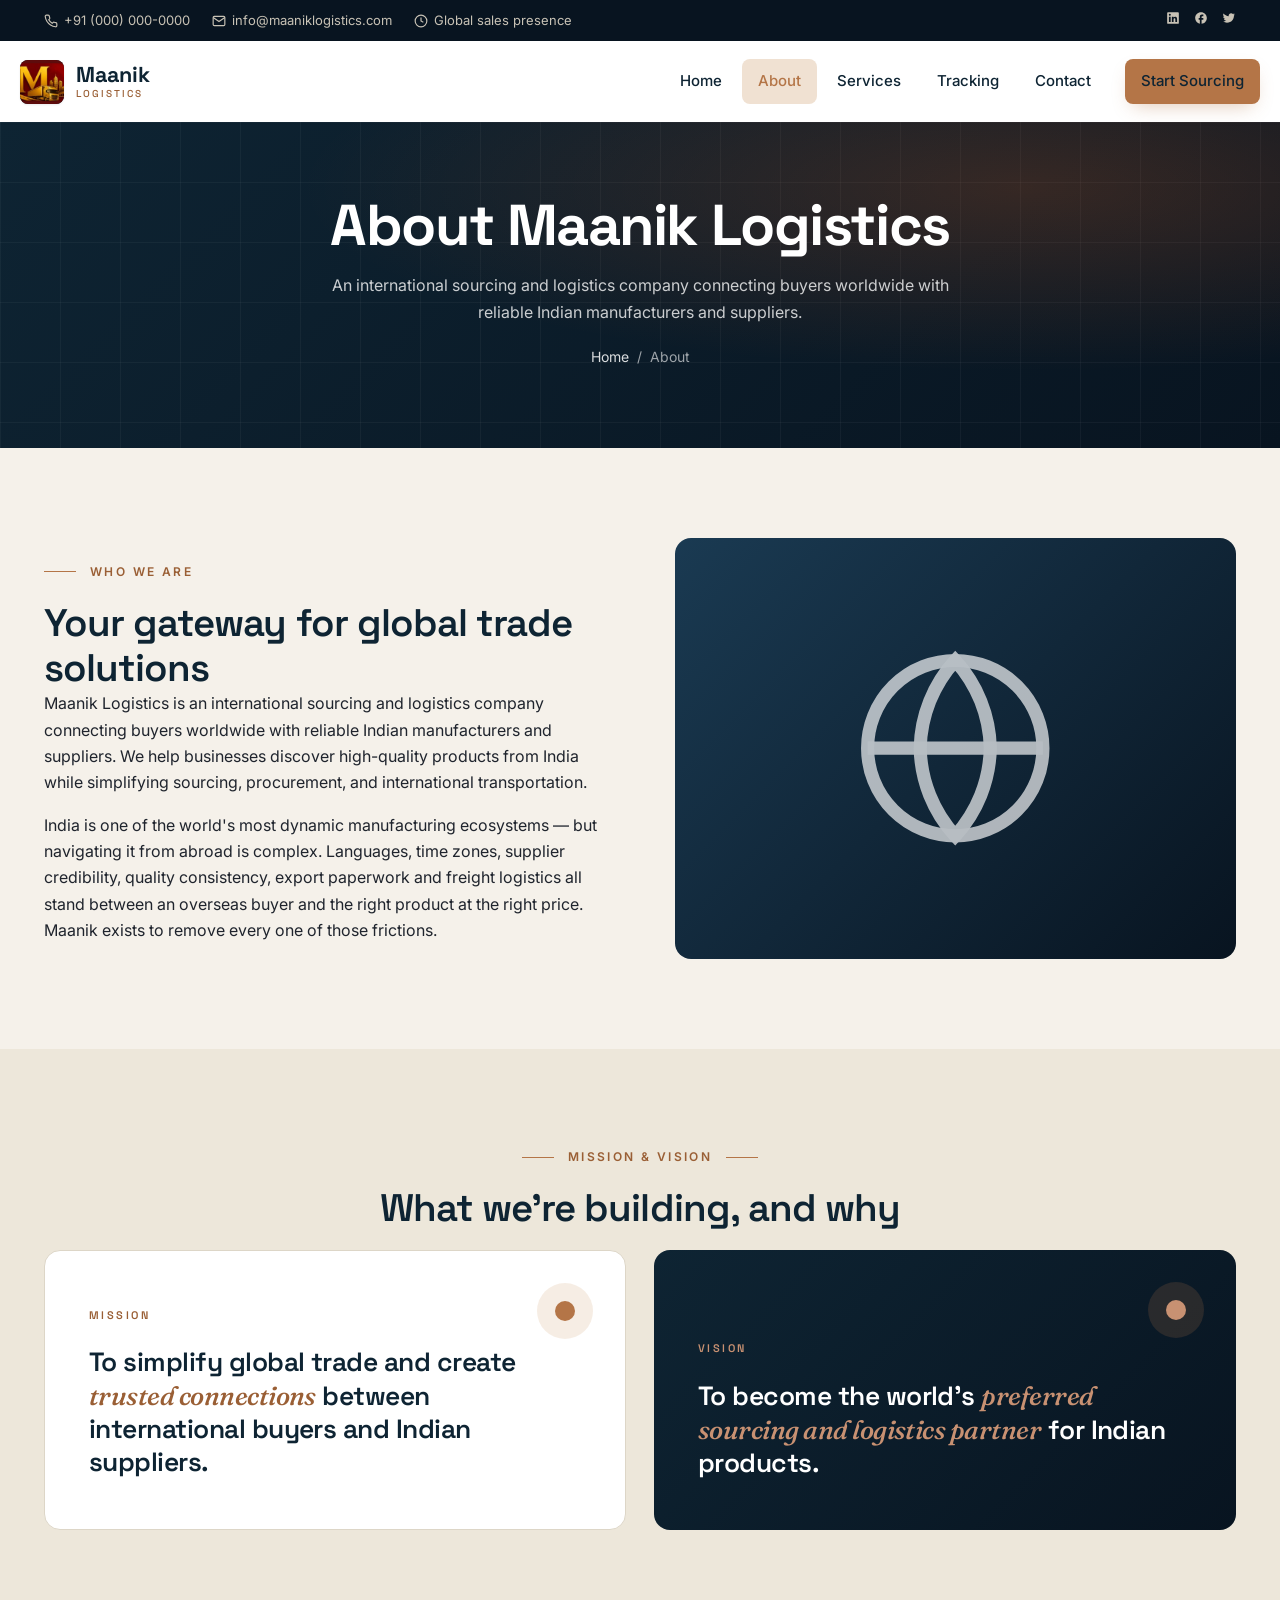
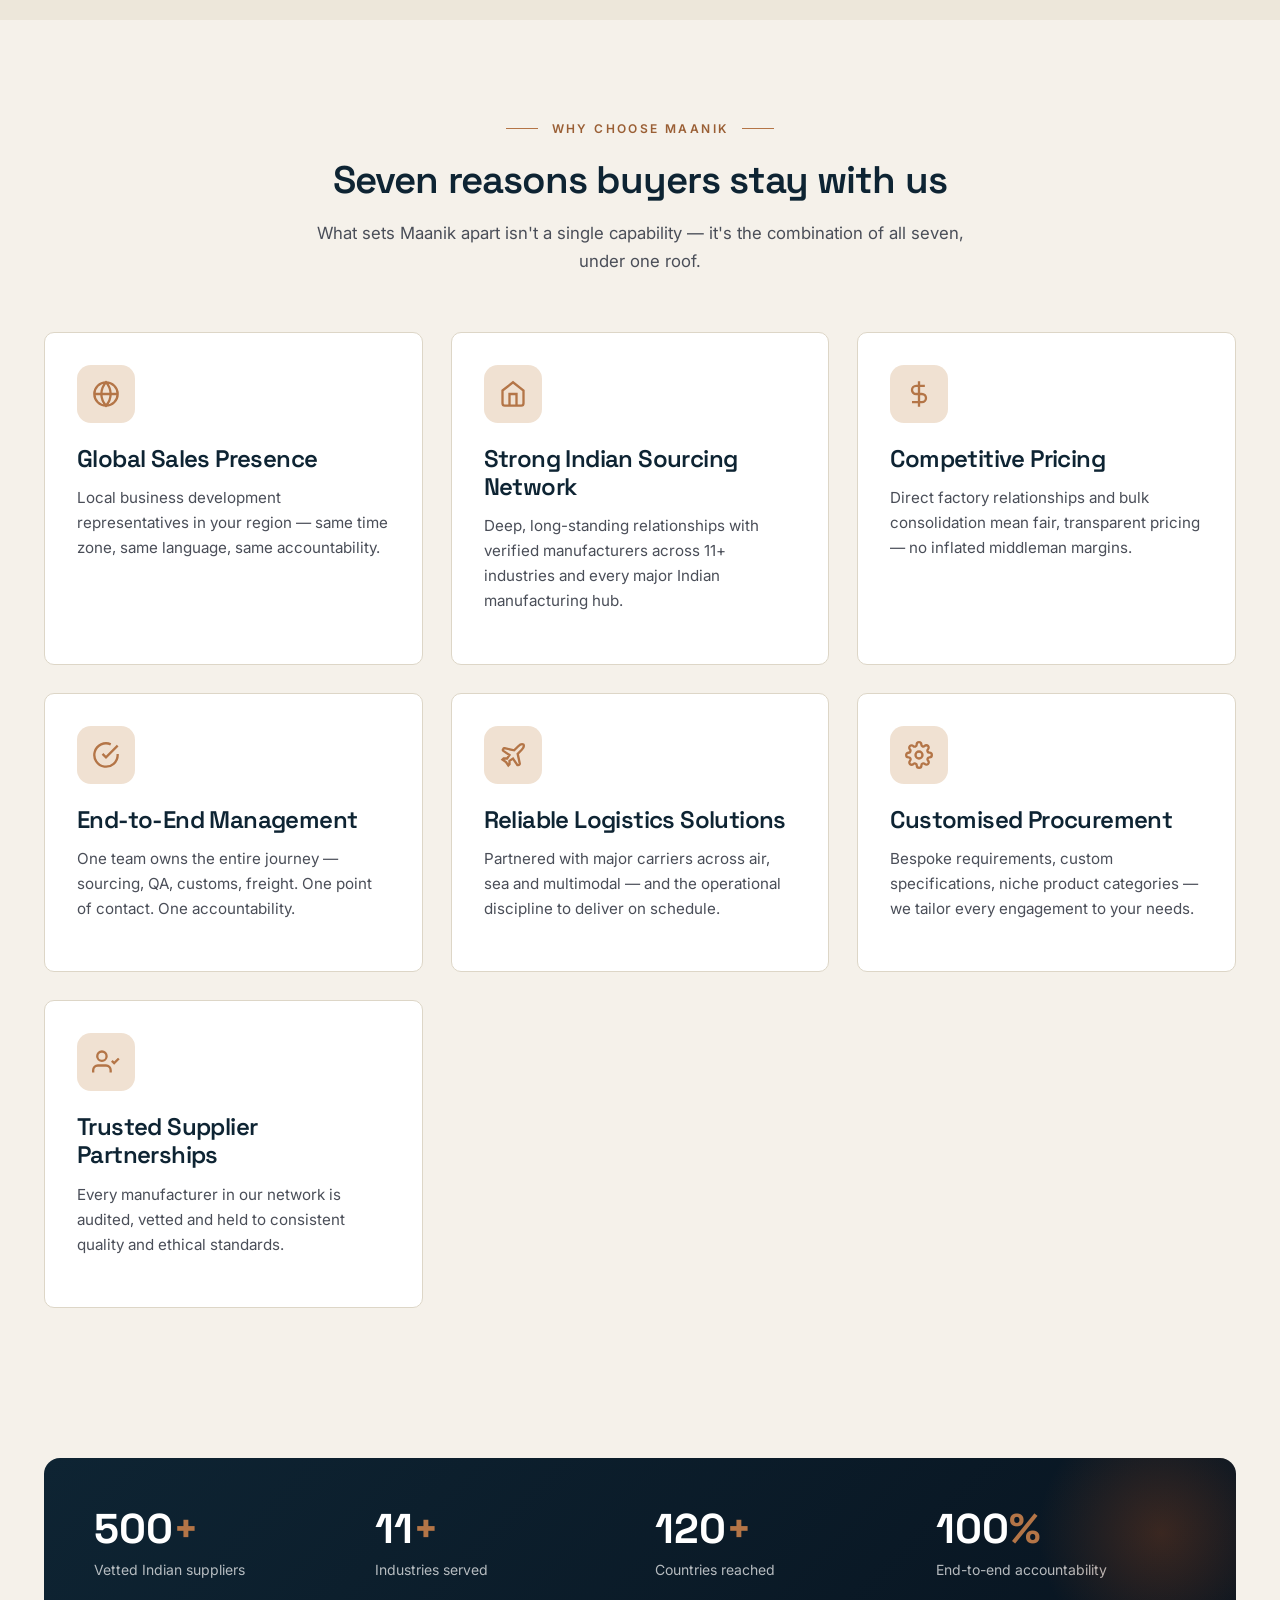
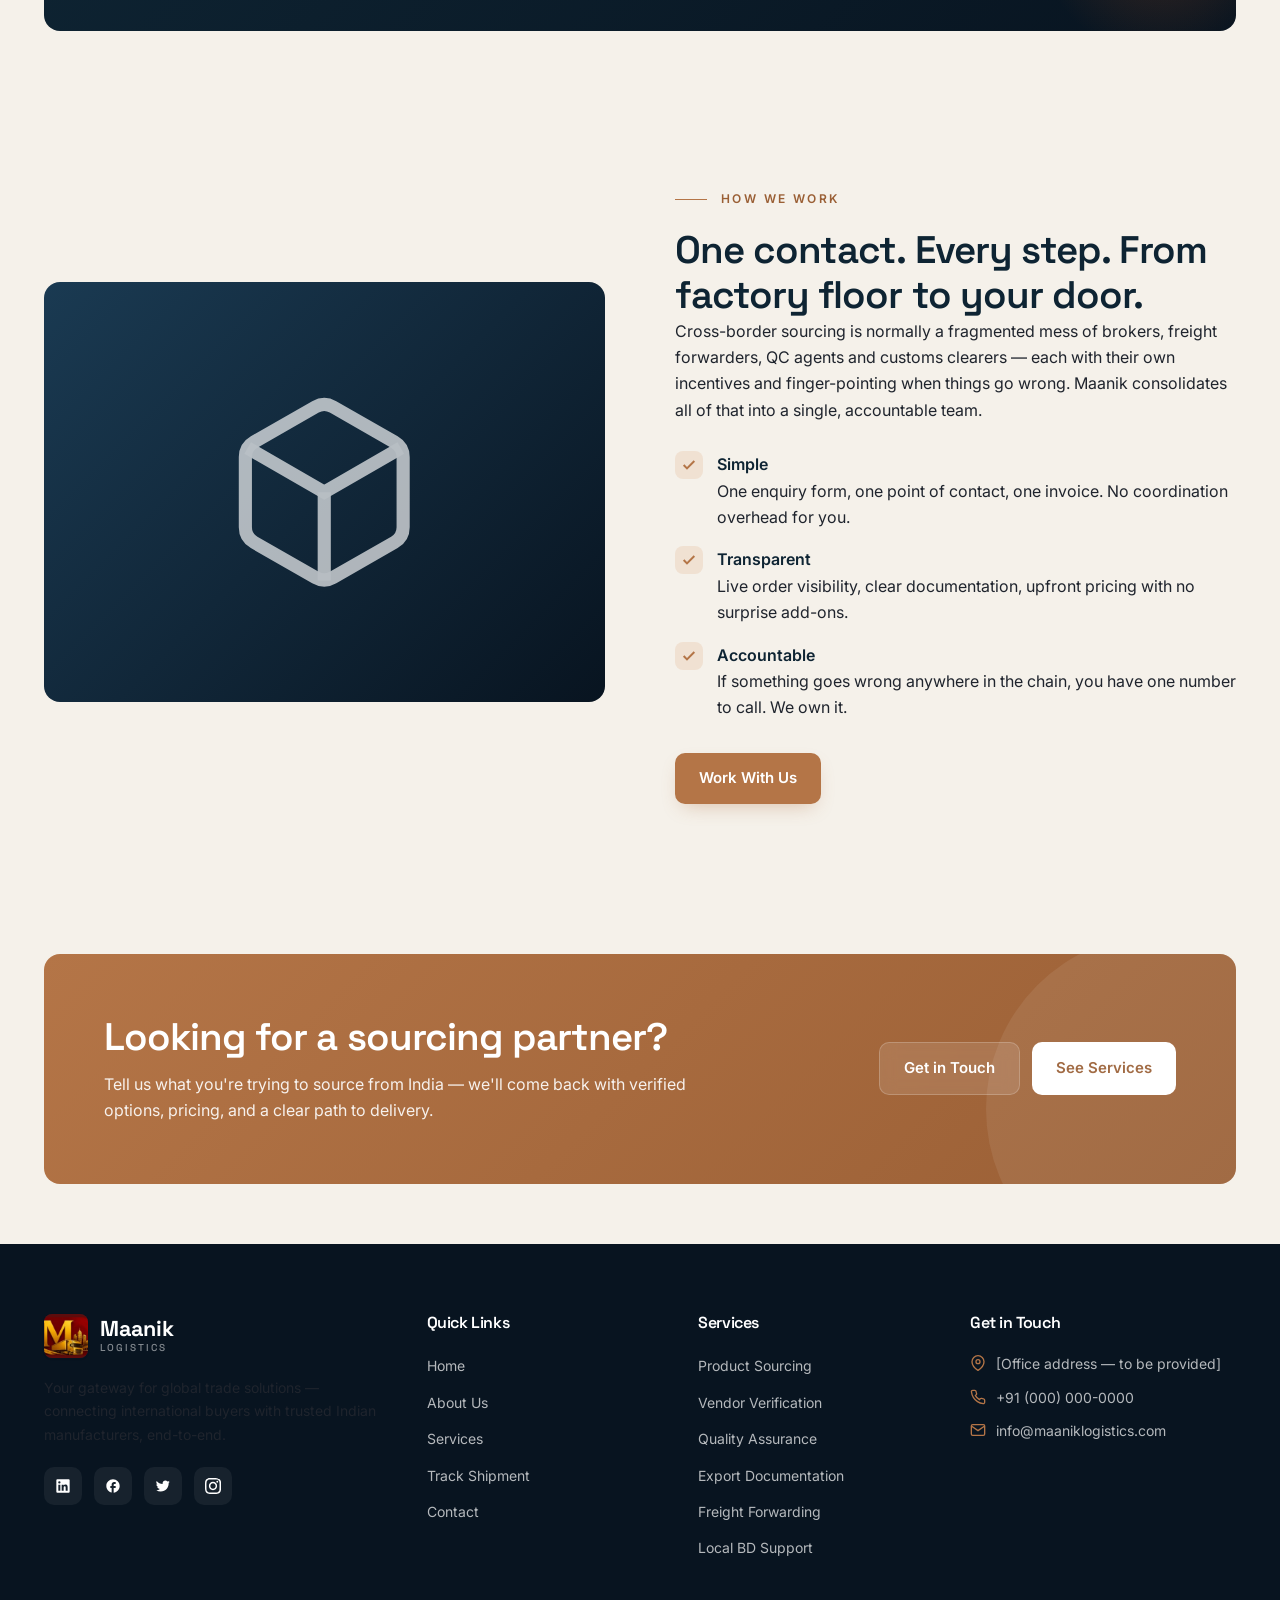
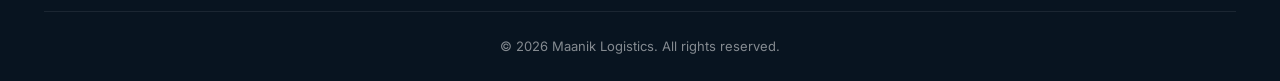
==== commit 7018cc37: "Use cropped M emblem logo as header brand mark across all pages" ====
--- a/about.html
+++ b/about.html
@@ -30,7 +30,7 @@
   <header class="header">
     <div class="container nav">
       <a href="index.html" class="brand">
-        <div class="brand-mark"><span>M</span></div>
+        <div class="brand-mark"><img src="maanik-mark-sq.png" alt="Maanik Logistics logo" /><span>M</span></div>
         <div class="brand-name">Maanik<small>Logistics</small></div>
       </a>
       <ul class="nav-links">
@@ -216,7 +216,7 @@
       <div class="footer-grid">
         <div class="footer-about">
           <a href="index.html" class="brand">
-            <div class="brand-mark"><span>M</span></div>
+            <div class="brand-mark"><img src="maanik-mark-sq.png" alt="Maanik Logistics logo" /><span>M</span></div>
             <div class="brand-name" style="color:white;">Maanik<small>Logistics</small></div>
           </a>
           <p>Your gateway for global trade solutions — connecting international buyers with trusted Indian manufacturers, end-to-end.</p>
--- a/styles.css
+++ b/styles.css
@@ -156,25 +156,30 @@
 .brand-mark {
   width: 44px; height: 44px;
   border-radius: 8px;
-  background: linear-gradient(135deg, var(--ink-700), var(--ink-900));
-  display: grid; place-items: center;
-  color: #ffffff;
-  font-weight: 700;
-  font-size: 1.15rem;
-  font-family: var(--font-display);
+  overflow: hidden;
+  flex-shrink: 0;
   box-shadow: var(--shadow-sm);
+  background: var(--ink-800);
+  display: block;
   position: relative;
-  overflow: hidden;
-  letter-spacing: 0;
-}
-.brand-mark::after {
-  content: '';
+}
+.brand-mark img {
+  width: 100%;
+  height: 100%;
+  object-fit: cover;
+  display: block;
+}
+/* Hidden text fallback for accessibility — only shows if image fails */
+.brand-mark span {
   position: absolute;
   inset: 0;
-  background: linear-gradient(135deg, transparent 62%, var(--copper-500) 62%);
-  opacity: 0.95;
-}
-.brand-mark span { position: relative; z-index: 1; }
+  display: grid; place-items: center;
+  color: #fff;
+  font-weight: 700;
+  font-family: var(--font-display);
+  font-size: 1.1rem;
+  z-index: -1;
+}
 .brand-name { line-height: 1.05; font-weight: 700; }
 .brand-name small { display: block; font-size: 10px; font-weight: 500; color: var(--copper-600); letter-spacing: 0.2em; text-transform: uppercase; margin-top: 2px; }
 
@@ -339,6 +344,69 @@
 .hero-floating strong { color: var(--navy-800); }
 
 /* ============================================
+   Hero — banner variant (with logo image)
+   ============================================ */
+.hero-banner-section { padding: 60px 0 70px; }
+.hero-banner-wrap {
+  max-width: 920px;
+  margin: 0 auto 36px;
+  position: relative;
+  z-index: 1;
+}
+.hero-banner-img {
+  width: 100%;
+  height: auto;
+  border-radius: var(--radius-lg);
+  display: block;
+  box-shadow: 0 30px 80px -25px rgba(0, 0, 0, 0.6), 0 0 0 1px rgba(255, 255, 255, 0.04);
+}
+.hero-banner-actions {
+  display: flex;
+  justify-content: center;
+  gap: 14px;
+  flex-wrap: wrap;
+  position: relative;
+  z-index: 1;
+  margin-bottom: 50px;
+}
+.hero-banner-section .hero-stats {
+  grid-template-columns: repeat(4, 1fr);
+  max-width: 820px;
+  margin: 0 auto;
+  padding-top: 36px;
+  border-top: 1px solid rgba(255, 255, 255, 0.12);
+}
+
+/* Intro strip — text + tracking card */
+.intro-strip { background: var(--bone); }
+.intro-grid {
+  display: grid;
+  grid-template-columns: 1.15fr 1fr;
+  gap: 50px;
+  align-items: center;
+}
+.intro-text h1 { color: var(--ink-800); margin: 14px 0; }
+.intro-text p { font-size: 1.05rem; color: var(--stone-700); max-width: 540px; }
+.intro-track-card {
+  background: var(--white);
+  border: 1px solid var(--stone-200);
+  box-shadow: var(--shadow-md);
+}
+
+@media (max-width: 980px) {
+  .intro-grid { grid-template-columns: 1fr; gap: 30px; }
+  .hero-banner-section { padding: 40px 0 50px; }
+  .hero-banner-wrap { margin-bottom: 28px; }
+  .hero-banner-actions { margin-bottom: 32px; }
+  .hero-banner-section .hero-stats { grid-template-columns: repeat(4, 1fr); gap: 18px; }
+}
+@media (max-width: 640px) {
+  .hero-banner-section .hero-stats { grid-template-columns: 1fr 1fr; }
+  .hero-banner-wrap { border-radius: var(--radius-md); }
+  .hero-banner-img { border-radius: var(--radius-md); }
+}
+
+/* ============================================
    Sections
    ============================================ */
 .section { padding: 90px 0; }
